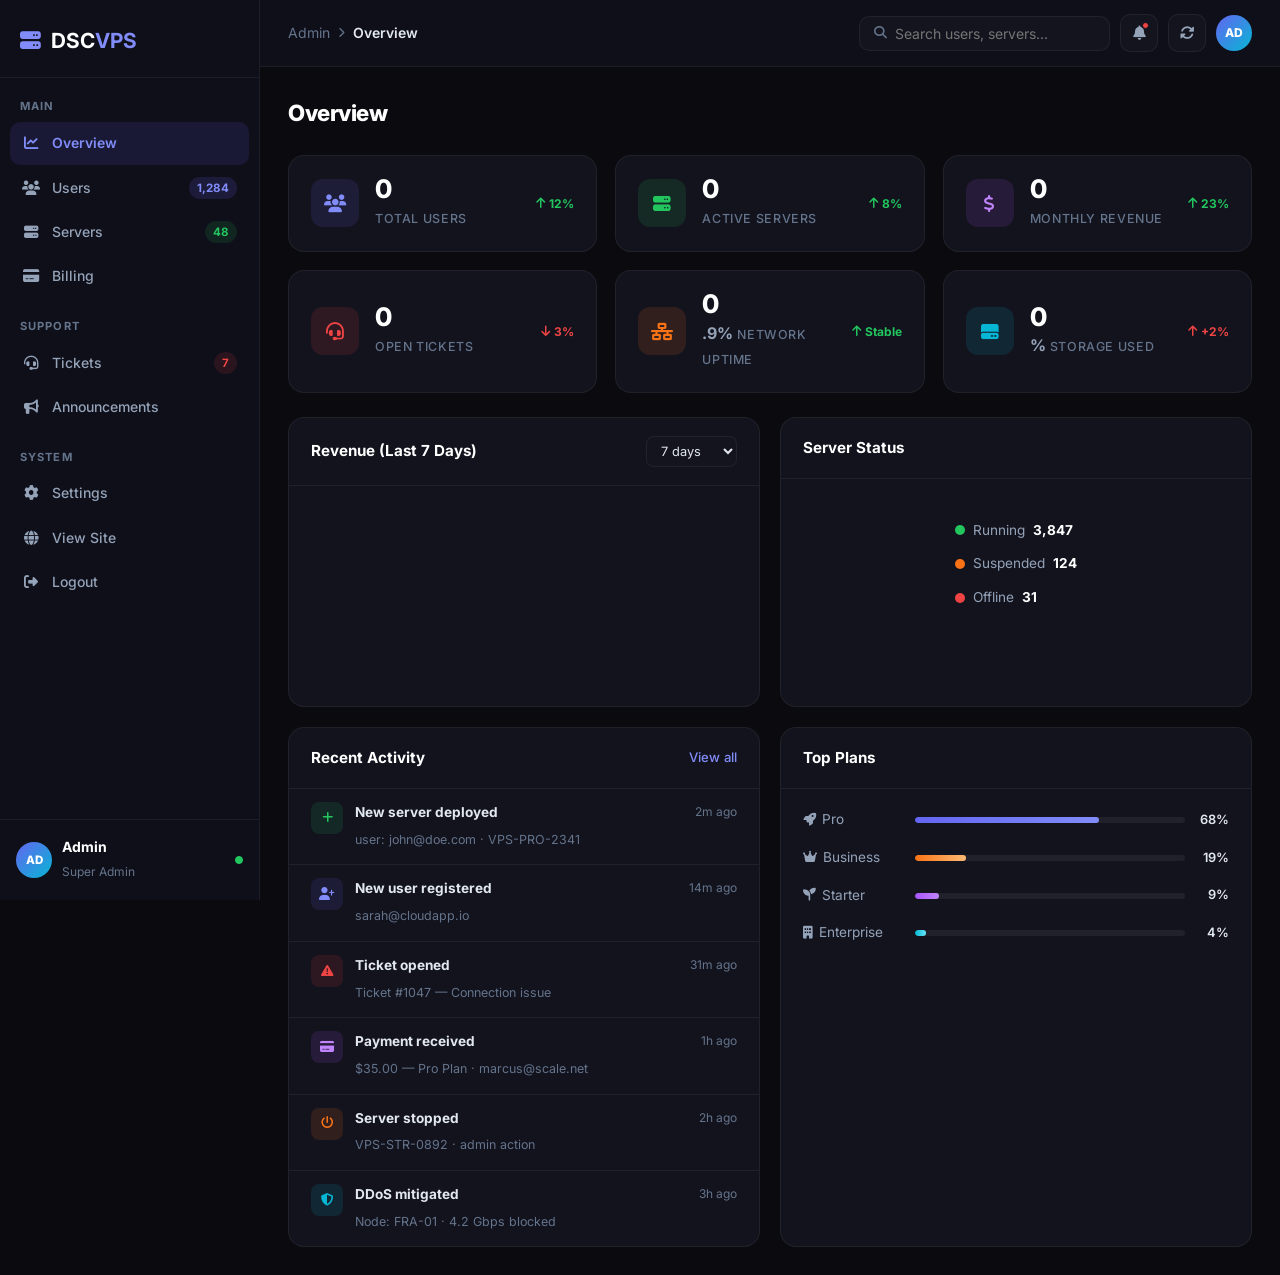
==== admin.html @ ec76d27b "Add files via upload" ====
<!DOCTYPE html>
<html lang="en">
<head>
  <meta charset="UTF-8" />
  <meta name="viewport" content="width=device-width, initial-scale=1.0" />
  <title>Admin Dashboard — DSCVPS</title>
  <link rel="stylesheet" href="style.css" />
  <link rel="stylesheet" href="admin.css" />
  <link href="https://fonts.googleapis.com/css2?family=Inter:wght@300;400;500;600;700;800;900&display=swap" rel="stylesheet" />
  <link rel="stylesheet" href="https://cdnjs.cloudflare.com/ajax/libs/font-awesome/6.5.0/css/all.min.css" />
</head>
<body class="admin-body">

  <!-- SIDEBAR -->
  <aside class="sidebar" id="sidebar">
    <div class="sidebar-logo">
      <i class="fas fa-server"></i>
      <span>DSC<b>VPS</b></span>
      <button class="sidebar-close" id="sidebarClose"><i class="fas fa-times"></i></button>
    </div>

    <div class="sidebar-section-label">Main</div>
    <nav class="sidebar-nav">
      <a href="#" class="nav-item active" data-section="overview">
        <i class="fas fa-chart-line"></i><span>Overview</span>
      </a>
      <a href="#" class="nav-item" data-section="users">
        <i class="fas fa-users"></i><span>Users</span>
        <span class="nav-badge">1,284</span>
      </a>
      <a href="#" class="nav-item" data-section="servers">
        <i class="fas fa-server"></i><span>Servers</span>
        <span class="nav-badge green">48</span>
      </a>
      <a href="#" class="nav-item" data-section="billing">
        <i class="fas fa-credit-card"></i><span>Billing</span>
      </a>
    </nav>

    <div class="sidebar-section-label">Support</div>
    <nav class="sidebar-nav">
      <a href="#" class="nav-item" data-section="tickets">
        <i class="fas fa-headset"></i><span>Tickets</span>
        <span class="nav-badge red">7</span>
      </a>
      <a href="#" class="nav-item" data-section="announcements">
        <i class="fas fa-bullhorn"></i><span>Announcements</span>
      </a>
    </nav>

    <div class="sidebar-section-label">System</div>
    <nav class="sidebar-nav">
      <a href="#" class="nav-item" data-section="settings">
        <i class="fas fa-cog"></i><span>Settings</span>
      </a>
      <a href="index.html" class="nav-item">
        <i class="fas fa-globe"></i><span>View Site</span>
      </a>
      <a href="login.html" class="nav-item logout">
        <i class="fas fa-sign-out-alt"></i><span>Logout</span>
      </a>
    </nav>

    <div class="sidebar-footer">
      <div class="admin-profile">
        <div class="avatar sm">AD</div>
        <div>
          <strong>Admin</strong>
          <span>Super Admin</span>
        </div>
        <i class="fas fa-circle online-dot"></i>
      </div>
    </div>
  </aside>

  <!-- MAIN CONTENT -->
  <div class="admin-main" id="adminMain">

    <!-- TOPBAR -->
    <header class="topbar">
      <div class="topbar-left">
        <button class="menu-toggle" id="menuToggle"><i class="fas fa-bars"></i></button>
        <div class="breadcrumb">
          <span>Admin</span>
          <i class="fas fa-chevron-right"></i>
          <span id="breadcrumbCurrent">Overview</span>
        </div>
      </div>
      <div class="topbar-right">
        <div class="search-box">
          <i class="fas fa-search"></i>
          <input type="text" placeholder="Search users, servers..." id="globalSearch" />
        </div>
        <button class="topbar-btn" title="Notifications" id="notifBtn">
          <i class="fas fa-bell"></i>
          <span class="notif-dot"></span>
        </button>
        <button class="topbar-btn" title="Refresh" id="refreshBtn">
          <i class="fas fa-sync-alt"></i>
        </button>
        <div class="topbar-avatar">
          <div class="avatar sm">AD</div>
        </div>
      </div>
    </header>

    <!-- SECTIONS -->
    <div class="admin-content">

      <!-- ===== OVERVIEW ===== -->
      <section class="section active" id="section-overview">
        <div class="section-title">
          <h2>Overview</h2>
          <span class="last-updated" id="lastUpdated"></span>
        </div>

        <div class="stats-grid">
          <div class="stat-card">
            <div class="stat-card-icon blue"><i class="fas fa-users"></i></div>
            <div class="stat-card-info">
              <span class="stat-card-num" data-target="1284">0</span>
              <span class="stat-card-label">Total Users</span>
            </div>
            <div class="stat-card-trend up"><i class="fas fa-arrow-up"></i> 12%</div>
          </div>
          <div class="stat-card">
            <div class="stat-card-icon green"><i class="fas fa-server"></i></div>
            <div class="stat-card-info">
              <span class="stat-card-num" data-target="3847">0</span>
              <span class="stat-card-label">Active Servers</span>
            </div>
            <div class="stat-card-trend up"><i class="fas fa-arrow-up"></i> 8%</div>
          </div>
          <div class="stat-card">
            <div class="stat-card-icon purple"><i class="fas fa-dollar-sign"></i></div>
            <div class="stat-card-info">
              <span class="stat-card-num currency-num" data-target="94820">0</span>
              <span class="stat-card-label">Monthly Revenue</span>
            </div>
            <div class="stat-card-trend up"><i class="fas fa-arrow-up"></i> 23%</div>
          </div>
          <div class="stat-card">
            <div class="stat-card-icon red"><i class="fas fa-headset"></i></div>
            <div class="stat-card-info">
              <span class="stat-card-num" data-target="7">0</span>
              <span class="stat-card-label">Open Tickets</span>
            </div>
            <div class="stat-card-trend down"><i class="fas fa-arrow-down"></i> 3%</div>
          </div>
          <div class="stat-card">
            <div class="stat-card-icon orange"><i class="fas fa-network-wired"></i></div>
            <div class="stat-card-info">
              <span class="stat-card-num" data-target="99">0</span><span class="stat-suffix">.9%</span>
              <span class="stat-card-label">Network Uptime</span>
            </div>
            <div class="stat-card-trend up"><i class="fas fa-arrow-up"></i> Stable</div>
          </div>
          <div class="stat-card">
            <div class="stat-card-icon cyan"><i class="fas fa-hdd"></i></div>
            <div class="stat-card-info">
              <span class="stat-card-num" data-target="78">0</span><span class="stat-suffix">%</span>
              <span class="stat-card-label">Storage Used</span>
            </div>
            <div class="stat-card-trend down"><i class="fas fa-arrow-up"></i> +2%</div>
          </div>
        </div>

        <div class="overview-grid">
          <div class="card">
            <div class="card-header">
              <h3>Revenue (Last 7 Days)</h3>
              <div class="card-actions">
                <select class="mini-select" id="revenueRange">
                  <option>7 days</option>
                  <option>30 days</option>
                  <option>90 days</option>
                </select>
              </div>
            </div>
            <div class="chart-wrap">
              <canvas id="revenueChart"></canvas>
            </div>
          </div>

          <div class="card">
            <div class="card-header"><h3>Server Status</h3></div>
            <div class="donut-wrap">
              <canvas id="serverChart"></canvas>
              <div class="donut-legend">
                <div class="legend-item"><span class="dot green"></span> Running <b>3,847</b></div>
                <div class="legend-item"><span class="dot orange"></span> Suspended <b>124</b></div>
                <div class="legend-item"><span class="dot red"></span> Offline <b>31</b></div>
              </div>
            </div>
          </div>

          <div class="card">
            <div class="card-header">
              <h3>Recent Activity</h3>
              <a href="#" class="card-link">View all</a>
            </div>
            <ul class="activity-list">
              <li><span class="act-icon green"><i class="fas fa-plus"></i></span><div><strong>New server deployed</strong><span>user: john@doe.com · VPS-PRO-2341</span></div><time>2m ago</time></li>
              <li><span class="act-icon blue"><i class="fas fa-user-plus"></i></span><div><strong>New user registered</strong><span>sarah@cloudapp.io</span></div><time>14m ago</time></li>
              <li><span class="act-icon red"><i class="fas fa-exclamation-triangle"></i></span><div><strong>Ticket opened</strong><span>Ticket #1047 — Connection issue</span></div><time>31m ago</time></li>
              <li><span class="act-icon purple"><i class="fas fa-credit-card"></i></span><div><strong>Payment received</strong><span>$35.00 — Pro Plan · marcus@scale.net</span></div><time>1h ago</time></li>
              <li><span class="act-icon orange"><i class="fas fa-power-off"></i></span><div><strong>Server stopped</strong><span>VPS-STR-0892 · admin action</span></div><time>2h ago</time></li>
              <li><span class="act-icon cyan"><i class="fas fa-shield-alt"></i></span><div><strong>DDoS mitigated</strong><span>Node: FRA-01 · 4.2 Gbps blocked</span></div><time>3h ago</time></li>
            </ul>
          </div>

          <div class="card">
            <div class="card-header"><h3>Top Plans</h3></div>
            <ul class="top-plans-list">
              <li>
                <span class="plan-name"><i class="fas fa-rocket"></i> Pro</span>
                <div class="plan-bar-wrap"><div class="plan-bar" style="--w:68%"></div></div>
                <span class="plan-pct">68%</span>
              </li>
              <li>
                <span class="plan-name"><i class="fas fa-crown"></i> Business</span>
                <div class="plan-bar-wrap"><div class="plan-bar orange" style="--w:19%"></div></div>
                <span class="plan-pct">19%</span>
              </li>
              <li>
                <span class="plan-name"><i class="fas fa-seedling"></i> Starter</span>
                <div class="plan-bar-wrap"><div class="plan-bar purple" style="--w:9%"></div></div>
                <span class="plan-pct">9%</span>
              </li>
              <li>
                <span class="plan-name"><i class="fas fa-building"></i> Enterprise</span>
                <div class="plan-bar-wrap"><div class="plan-bar cyan" style="--w:4%"></div></div>
                <span class="plan-pct">4%</span>
              </li>
            </ul>
          </div>
        </div>
      </section>

      <!-- ===== USERS ===== -->
      <section class="section" id="section-users">
        <div class="section-title">
          <h2>User Management</h2>
          <button class="btn btn-primary btn-sm" id="addUserBtn"><i class="fas fa-plus"></i> Add User</button>
        </div>
        <div class="card">
          <div class="table-toolbar">
            <div class="search-box sm">
              <i class="fas fa-search"></i>
              <input type="text" placeholder="Search users..." id="userSearch" />
            </div>
            <div class="toolbar-filters">
              <select class="mini-select" id="userStatusFilter">
                <option value="">All Status</option>
                <option value="active">Active</option>
                <option value="suspended">Suspended</option>
                <option value="banned">Banned</option>
              </select>
              <select class="mini-select" id="userPlanFilter">
                <option value="">All Plans</option>
                <option value="starter">Starter</option>
                <option value="pro">Pro</option>
                <option value="business">Business</option>
                <option value="enterprise">Enterprise</option>
              </select>
              <button class="btn btn-outline btn-sm" id="exportUsersBtn"><i class="fas fa-download"></i> Export</button>
            </div>
          </div>
          <div class="table-wrap">
            <table class="data-table" id="usersTable">
              <thead>
                <tr>
                  <th><input type="checkbox" id="selectAllUsers" /></th>
                  <th>User</th>
                  <th>Plan</th>
                  <th>Servers</th>
                  <th>Joined</th>
                  <th>Status</th>
                  <th>Actions</th>
                </tr>
              </thead>
              <tbody id="usersTableBody"></tbody>
            </table>
          </div>
          <div class="table-footer">
            <span id="userCount">Showing 0 users</span>
            <div class="pagination" id="userPagination"></div>
          </div>
        </div>
      </section>

      <!-- ===== SERVERS ===== -->
      <section class="section" id="section-servers">
        <div class="section-title">
          <h2>Server Management</h2>
          <button class="btn btn-primary btn-sm"><i class="fas fa-plus"></i> New Server</button>
        </div>
        <div class="server-stats-row">
          <div class="mini-stat"><i class="fas fa-circle green"></i> Running <b id="srvRunning">0</b></div>
          <div class="mini-stat"><i class="fas fa-circle orange"></i> Suspended <b id="srvSuspended">0</b></div>
          <div class="mini-stat"><i class="fas fa-circle red"></i> Offline <b id="srvOffline">0</b></div>
          <div class="mini-stat"><i class="fas fa-circle blue"></i> Total <b id="srvTotal">0</b></div>
        </div>
        <div class="card">
          <div class="table-toolbar">
            <div class="search-box sm">
              <i class="fas fa-search"></i>
              <input type="text" placeholder="Search servers..." id="serverSearch" />
            </div>
            <div class="toolbar-filters">
              <select class="mini-select" id="serverStatusFilter">
                <option value="">All Status</option>
                <option value="running">Running</option>
                <option value="suspended">Suspended</option>
                <option value="offline">Offline</option>
              </select>
              <select class="mini-select" id="serverLocationFilter">
                <option value="">All Locations</option>
                <option value="Frankfurt">Frankfurt</option>
                <option value="New York">New York</option>
                <option value="Singapore">Singapore</option>
                <option value="London">London</option>
                <option value="Tokyo">Tokyo</option>
              </select>
            </div>
          </div>
          <div class="table-wrap">
            <table class="data-table" id="serversTable">
              <thead>
                <tr>
                  <th><input type="checkbox" /></th>
                  <th>Server ID</th>
                  <th>Owner</th>
                  <th>Plan</th>
                  <th>Location</th>
                  <th>IP Address</th>
                  <th>CPU</th>
                  <th>RAM</th>
                  <th>Status</th>
                  <th>Actions</th>
                </tr>
              </thead>
              <tbody id="serversTableBody"></tbody>
            </table>
          </div>
          <div class="table-footer">
            <span id="serverCount">Showing 0 servers</span>
            <div class="pagination" id="serverPagination"></div>
          </div>
        </div>
      </section>

      <!-- ===== BILLING ===== -->
      <section class="section" id="section-billing">
        <div class="section-title">
          <h2>Billing & Invoices</h2>
          <button class="btn btn-primary btn-sm"><i class="fas fa-file-invoice"></i> New Invoice</button>
        </div>
        <div class="billing-stats">
          <div class="stat-card">
            <div class="stat-card-icon green"><i class="fas fa-dollar-sign"></i></div>
            <div class="stat-card-info">
              <span class="stat-card-num">$94,820</span>
              <span class="stat-card-label">This Month</span>
            </div>
            <div class="stat-card-trend up"><i class="fas fa-arrow-up"></i> 23%</div>
          </div>
          <div class="stat-card">
            <div class="stat-card-icon blue"><i class="fas fa-file-invoice-dollar"></i></div>
            <div class="stat-card-info">
              <span class="stat-card-num">2,341</span>
              <span class="stat-card-label">Total Invoices</span>
            </div>
            <div class="stat-card-trend up"><i class="fas fa-arrow-up"></i> 5%</div>
          </div>
          <div class="stat-card">
            <div class="stat-card-icon orange"><i class="fas fa-clock"></i></div>
            <div class="stat-card-info">
              <span class="stat-card-num">$3,240</span>
              <span class="stat-card-label">Pending</span>
            </div>
            <div class="stat-card-trend down"><i class="fas fa-arrow-down"></i> 8%</div>
          </div>
          <div class="stat-card">
            <div class="stat-card-icon red"><i class="fas fa-times-circle"></i></div>
            <div class="stat-card-info">
              <span class="stat-card-num">$820</span>
              <span class="stat-card-label">Overdue</span>
            </div>
            <div class="stat-card-trend down"><i class="fas fa-arrow-down"></i> 12%</div>
          </div>
        </div>
        <div class="card">
          <div class="card-header">
            <h3>Recent Invoices</h3>
            <div class="card-actions">
              <select class="mini-select">
                <option>This Month</option>
                <option>Last Month</option>
                <option>Last 3 Months</option>
              </select>
            </div>
          </div>
          <div class="table-wrap">
            <table class="data-table">
              <thead>
                <tr>
                  <th>Invoice #</th>
                  <th>User</th>
                  <th>Plan</th>
                  <th>Amount</th>
                  <th>Date</th>
                  <th>Status</th>
                  <th>Actions</th>
                </tr>
              </thead>
              <tbody id="invoicesTableBody"></tbody>
            </table>
          </div>
        </div>
      </section>

      <!-- ===== TICKETS ===== -->
      <section class="section" id="section-tickets">
        <div class="section-title">
          <h2>Support Tickets</h2>
          <div class="title-filters">
            <button class="filter-btn active" data-filter="all">All</button>
            <button class="filter-btn" data-filter="open">Open</button>
            <button class="filter-btn" data-filter="pending">Pending</button>
            <button class="filter-btn" data-filter="closed">Closed</button>
          </div>
        </div>
        <div class="tickets-grid" id="ticketsGrid"></div>
      </section>

      <!-- ===== ANNOUNCEMENTS ===== -->
      <section class="section" id="section-announcements">
        <div class="section-title">
          <h2>Announcements</h2>
          <button class="btn btn-primary btn-sm" id="newAnnouncementBtn"><i class="fas fa-plus"></i> New Announcement</button>
        </div>
        <div class="card" id="announcementForm" style="display:none; margin-bottom:24px;">
          <div class="card-header"><h3 id="announcementFormTitle">New Announcement</h3></div>
          <div class="form-group">
            <label>Title</label>
            <div class="input-wrap"><i class="fas fa-heading"></i><input type="text" id="annTitle" placeholder="Announcement title..." /></div>
          </div>
          <div class="form-group">
            <label>Type</label>
            <select id="annType" class="admin-select">
              <option value="info">Info</option>
              <option value="warning">Warning</option>
              <option value="success">Success</option>
              <option value="danger">Critical</option>
            </select>
          </div>
          <div class="form-group">
            <label>Message</label>
            <textarea id="annMessage" rows="4" placeholder="Write your announcement..." class="admin-textarea"></textarea>
          </div>
          <div class="form-actions">
            <button class="btn btn-primary btn-sm" id="publishAnnBtn"><i class="fas fa-paper-plane"></i> Publish</button>
            <button class="btn btn-outline btn-sm" id="cancelAnnBtn">Cancel</button>
          </div>
        </div>
        <div class="announcements-list" id="announcementsList"></div>
      </section>

      <!-- ===== SETTINGS ===== -->
      <section class="section" id="section-settings">
        <div class="section-title"><h2>Settings</h2></div>
        <div class="settings-grid">

          <div class="card settings-card">
            <div class="card-header"><h3><i class="fas fa-globe"></i> Site Configuration</h3></div>
            <div class="form-group"><label>Site Name</label><input type="text" class="admin-input" value="DSCVPS" /></div>
            <div class="form-group"><label>Tagline</label><input type="text" class="admin-input" value="High Performance VPS Hosting" /></div>
            <div class="form-group"><label>Support Email</label><input type="email" class="admin-input" value="support@dscvps.com" /></div>
            <div class="form-group"><label>Maintenance Mode</label>
              <label class="toggle-sm"><input type="checkbox" /><span class="slider-sm"></span></label>
            </div>
            <button class="btn btn-primary btn-sm">Save Changes</button>
          </div>

          <div class="card settings-card">
            <div class="card-header"><h3><i class="fas fa-envelope"></i> SMTP / Email</h3></div>
            <div class="form-group"><label>SMTP Host</label><input type="text" class="admin-input" placeholder="smtp.example.com" /></div>
            <div class="form-group"><label>SMTP Port</label><input type="number" class="admin-input" value="587" /></div>
            <div class="form-group"><label>Username</label><input type="text" class="admin-input" placeholder="no-reply@dscvps.com" /></div>
            <div class="form-group"><label>Password</label><input type="password" class="admin-input" placeholder="••••••••" /></div>
            <button class="btn btn-primary btn-sm">Save & Test</button>
          </div>

          <div class="card settings-card">
            <div class="card-header"><h3><i class="fas fa-key"></i> API Keys</h3></div>
            <div class="form-group"><label>Public API Key</label>
              <div class="api-key-wrap">
                <input type="text" class="admin-input" value="pk_live_dscvps_a1b2c3d4e5f6" readonly id="pubKey" />
                <button class="copy-btn" onclick="copyKey('pubKey')"><i class="fas fa-copy"></i></button>
              </div>
            </div>
            <div class="form-group"><label>Secret API Key</label>
              <div class="api-key-wrap">
                <input type="password" class="admin-input" value="sk_live_dscvps_x9y8z7w6v5u4" readonly id="secKey" />
                <button class="copy-btn" onclick="copyKey('secKey')"><i class="fas fa-copy"></i></button>
              </div>
            </div>
            <button class="btn btn-outline btn-sm"><i class="fas fa-sync-alt"></i> Regenerate Keys</button>
          </div>

          <div class="card settings-card">
            <div class="card-header"><h3><i class="fas fa-shield-alt"></i> Security</h3></div>
            <div class="form-group setting-row"><span>Two-Factor Auth (Admin)</span><label class="toggle-sm"><input type="checkbox" checked /><span class="slider-sm"></span></label></div>
            <div class="form-group setting-row"><span>Force HTTPS</span><label class="toggle-sm"><input type="checkbox" checked /><span class="slider-sm"></span></label></div>
            <div class="form-group setting-row"><span>IP Whitelist</span><label class="toggle-sm"><input type="checkbox" /><span class="slider-sm"></span></label></div>
            <div class="form-group setting-row"><span>Login Alerts</span><label class="toggle-sm"><input type="checkbox" checked /><span class="slider-sm"></span></label></div>
            <div class="form-group setting-row"><span>DDoS Auto-Mitigation</span><label class="toggle-sm"><input type="checkbox" checked /><span class="slider-sm"></span></label></div>
          </div>

        </div>
      </section>

    </div>
  </div>

  <!-- USER MODAL -->
  <div class="modal-overlay" id="userModal" style="display:none">
    <div class="modal">
      <div class="modal-header">
        <h3 id="userModalTitle">User Details</h3>
        <button class="modal-close" id="userModalClose"><i class="fas fa-times"></i></button>
      </div>
      <div class="modal-body" id="userModalBody"></div>
    </div>
  </div>

  <!-- TICKET MODAL -->
  <div class="modal-overlay" id="ticketModal" style="display:none">
    <div class="modal">
      <div class="modal-header">
        <h3 id="ticketModalTitle">Ticket Details</h3>
        <button class="modal-close" id="ticketModalClose"><i class="fas fa-times"></i></button>
      </div>
      <div class="modal-body" id="ticketModalBody"></div>
    </div>
  </div>

  <!-- TOAST -->
  <div class="toast-container" id="toastContainer"></div>

  <script src="admin.js"></script>
</body>
</html>
---- style.css ----
/* ===== RESET & BASE ===== */
*, *::before, *::after { box-sizing: border-box; margin: 0; padding: 0; }

:root {
  --primary: #6366f1;
  --primary-dark: #4f46e5;
  --primary-light: #818cf8;
  --accent: #06b6d4;
  --purple: #a855f7;
  --green: #22c55e;
  --orange: #f97316;
  --red: #ef4444;
  --cyan: #06b6d4;
  --bg: #0a0a0f;
  --bg2: #0f0f1a;
  --bg3: #14141f;
  --card: #13131e;
  --card2: #1a1a2e;
  --border: rgba(99,102,241,0.15);
  --border2: rgba(255,255,255,0.06);
  --text: #e2e8f0;
  --text-muted: #94a3b8;
  --text-dim: #64748b;
  --radius: 16px;
  --radius-sm: 10px;
  --shadow: 0 8px 32px rgba(0,0,0,0.4);
  --shadow-glow: 0 0 40px rgba(99,102,241,0.2);
}

html { scroll-behavior: smooth; }

body {
  font-family: 'Inter', sans-serif;
  background: var(--bg);
  color: var(--text);
  line-height: 1.6;
  overflow-x: hidden;
}

a { text-decoration: none; color: inherit; }
ul { list-style: none; }
img { max-width: 100%; }

/* ===== SCROLLBAR ===== */
::-webkit-scrollbar { width: 6px; }
::-webkit-scrollbar-track { background: var(--bg); }
::-webkit-scrollbar-thumb { background: var(--primary); border-radius: 3px; }

/* ===== BUTTONS ===== */
.btn {
  display: inline-flex;
  align-items: center;
  gap: 8px;
  padding: 10px 22px;
  border-radius: 10px;
  font-weight: 600;
  font-size: 0.9rem;
  cursor: pointer;
  border: none;
  transition: all 0.25s ease;
  white-space: nowrap;
}

.btn-primary {
  background: linear-gradient(135deg, var(--primary), var(--primary-dark));
  color: #fff;
  box-shadow: 0 4px 20px rgba(99,102,241,0.35);
}
.btn-primary:hover {
  transform: translateY(-2px);
  box-shadow: 0 8px 30px rgba(99,102,241,0.5);
}

.btn-outline {
  background: transparent;
  color: var(--text);
  border: 1px solid var(--border2);
}
.btn-outline:hover {
  border-color: var(--primary);
  color: var(--primary-light);
  background: rgba(99,102,241,0.08);
}

.btn-ghost {
  background: rgba(255,255,255,0.05);
  color: var(--text);
  border: 1px solid var(--border2);
}
.btn-ghost:hover {
  background: rgba(255,255,255,0.1);
}

.btn-lg { padding: 14px 30px; font-size: 1rem; border-radius: 12px; }
.w-full { width: 100%; justify-content: center; }

/* ===== NAVBAR ===== */
.navbar {
  position: fixed;
  top: 0; left: 0; right: 0;
  z-index: 1000;
  padding: 16px 0;
  transition: all 0.3s ease;
}

.navbar.scrolled {
  background: rgba(10,10,15,0.85);
  backdrop-filter: blur(20px);
  -webkit-backdrop-filter: blur(20px);
  border-bottom: 1px solid var(--border2);
  padding: 12px 0;
  box-shadow: 0 4px 30px rgba(0,0,0,0.3);
}

.nav-container {
  max-width: 1280px;
  margin: 0 auto;
  padding: 0 24px;
  display: flex;
  align-items: center;
  gap: 40px;
}

.nav-logo {
  display: flex;
  align-items: center;
  gap: 10px;
  font-size: 1.4rem;
  font-weight: 700;
  color: #fff;
}
.nav-logo i {
  color: var(--primary-light);
  font-size: 1.3rem;
}
.nav-logo b { color: var(--primary-light); }

.nav-links {
  display: flex;
  align-items: center;
  gap: 4px;
  margin-left: auto;
}
.nav-links a {
  padding: 7px 14px;
  border-radius: 8px;
  font-size: 0.9rem;
  color: var(--text-muted);
  transition: all 0.2s;
}
.nav-links a:hover {
  color: #fff;
  background: rgba(255,255,255,0.06);
}

.nav-cta {
  display: flex;
  align-items: center;
  gap: 10px;
}

.hamburger {
  display: none;
  flex-direction: column;
  gap: 5px;
  background: none;
  border: none;
  cursor: pointer;
  padding: 4px;
  margin-left: auto;
}
.hamburger span {
  display: block;
  width: 24px;
  height: 2px;
  background: var(--text);
  border-radius: 2px;
  transition: all 0.3s;
}

/* ===== HERO ===== */
.hero {
  min-height: 100vh;
  display: flex;
  align-items: center;
  position: relative;
  overflow: hidden;
  padding: 120px 24px 80px;
  max-width: 1280px;
  margin: 0 auto;
}

.hero-bg {
  position: fixed;
  inset: 0;
  z-index: -1;
  pointer-events: none;
}

.grid-overlay {
  position: absolute;
  inset: 0;
  background-image:
    linear-gradient(rgba(99,102,241,0.04) 1px, transparent 1px),
    linear-gradient(90deg, rgba(99,102,241,0.04) 1px, transparent 1px);
  background-size: 60px 60px;
}

.particles {
  position: absolute;
  inset: 0;
}

.particle {
  position: absolute;
  border-radius: 50%;
  background: var(--primary);
  animation: float linear infinite;
  opacity: 0;
}

@keyframes float {
  0% { transform: translateY(100vh) scale(0); opacity: 0; }
  10% { opacity: 0.6; }
  90% { opacity: 0.3; }
  100% { transform: translateY(-20px) scale(1); opacity: 0; }
}

.hero-content {
  flex: 1;
  max-width: 640px;
  z-index: 1;
}

.badge {
  display: inline-flex;
  align-items: center;
  gap: 8px;
  background: rgba(99,102,241,0.12);
  border: 1px solid rgba(99,102,241,0.3);
  color: var(--primary-light);
  padding: 6px 16px;
  border-radius: 50px;
  font-size: 0.85rem;
  font-weight: 600;
  margin-bottom: 24px;
}

.hero h1 {
  font-size: clamp(2.2rem, 5vw, 3.8rem);
  font-weight: 900;
  line-height: 1.15;
  letter-spacing: -0.02em;
  margin-bottom: 20px;
  color: #fff;
}

.gradient-text {
  background: linear-gradient(135deg, var(--primary-light), var(--accent));
  -webkit-background-clip: text;
  -webkit-text-fill-color: transparent;
  background-clip: text;
}

.hero p {
  font-size: 1.1rem;
  color: var(--text-muted);
  margin-bottom: 36px;
  line-height: 1.7;
}

.hero-actions {
  display: flex;
  gap: 14px;
  margin-bottom: 60px;
  flex-wrap: wrap;
}

.hero-stats {
  display: flex;
  align-items: center;
  gap: 0;
  flex-wrap: wrap;
}

.stat {
  text-align: center;
  padding: 0 32px 0 0;
}
.stat:first-child { padding-left: 0; }

.stat-num {
  font-size: 2rem;
  font-weight: 800;
  color: #fff;
  line-height: 1;
}
.stat > span:nth-child(2) {
  font-size: 1.2rem;
  font-weight: 700;
  color: var(--primary-light);
}
.stat p {
  font-size: 0.78rem;
  color: var(--text-dim);
  margin: 4px 0 0;
  text-transform: uppercase;
  letter-spacing: 0.05em;
}

.stat-divider {
  width: 1px;
  height: 40px;
  background: var(--border2);
  margin-right: 32px;
}

/* SERVER CARD */
.hero-visual {
  flex: 1;
  display: flex;
  justify-content: center;
  align-items: center;
  z-index: 1;
  padding-left: 40px;
}

.server-card {
  background: var(--card);
  border: 1px solid var(--border);
  border-radius: 20px;
  padding: 28px;
  width: 320px;
  box-shadow: var(--shadow), var(--shadow-glow);
}

.floating {
  animation: floating 4s ease-in-out infinite;
}
@keyframes floating {
  0%, 100% { transform: translateY(0); }
  50% { transform: translateY(-16px); }
}

.server-card-header {
  display: flex;
  align-items: center;
  gap: 10px;
  margin-bottom: 24px;
  font-size: 0.9rem;
  font-weight: 600;
  color: var(--text);
}

.status-dot {
  width: 10px;
  height: 10px;
  border-radius: 50%;
  background: var(--green);
  box-shadow: 0 0 8px var(--green);
  animation: pulse-dot 2s infinite;
}
@keyframes pulse-dot {
  0%, 100% { opacity: 1; box-shadow: 0 0 8px var(--green); }
  50% { opacity: 0.6; box-shadow: 0 0 16px var(--green); }
}

.server-badge {
  margin-left: auto;
  background: rgba(34,197,94,0.15);
  color: var(--green);
  border: 1px solid rgba(34,197,94,0.3);
  padding: 2px 10px;
  border-radius: 50px;
  font-size: 0.72rem;
  font-weight: 700;
  letter-spacing: 0.08em;
}

.server-metrics { display: flex; flex-direction: column; gap: 14px; margin-bottom: 20px; }

.metric {
  display: flex;
  align-items: center;
  gap: 10px;
  font-size: 0.8rem;
  color: var(--text-muted);
}
.metric > span:first-child { width: 38px; font-weight: 600; font-size: 0.72rem; letter-spacing: 0.05em; }
.metric > span:last-child { width: 34px; text-align: right; font-weight: 600; color: var(--text); }

.bar-wrap {
  flex: 1;
  height: 6px;
  background: rgba(255,255,255,0.06);
  border-radius: 3px;
  overflow: hidden;
}
.bar {
  height: 100%;
  width: var(--w);
  background: linear-gradient(90deg, var(--primary), var(--primary-light));
  border-radius: 3px;
  transition: width 1.5s ease;
}
.bar.ram { background: linear-gradient(90deg, var(--purple), #c084fc); }
.bar.disk { background: linear-gradient(90deg, var(--accent), #67e8f9); }

.server-footer {
  display: flex;
  justify-content: space-between;
  align-items: center;
  font-size: 0.8rem;
  color: var(--text-dim);
  padding-top: 16px;
  border-top: 1px solid var(--border2);
}

.uptime-badge {
  display: flex;
  align-items: center;
  gap: 5px;
  color: var(--green);
  font-weight: 600;
  font-size: 0.8rem;
}
.uptime-badge i { font-size: 0.5rem; }

/* ===== CONTAINER ===== */
.container {
  max-width: 1280px;
  margin: 0 auto;
  padding: 0 24px;
}

/* ===== SECTION HEADER ===== */
.section-header {
  text-align: center;
  margin-bottom: 64px;
}
.section-tag {
  display: inline-block;
  background: rgba(99,102,241,0.1);
  border: 1px solid rgba(99,102,241,0.25);
  color: var(--primary-light);
  padding: 5px 16px;
  border-radius: 50px;
  font-size: 0.8rem;
  font-weight: 600;
  letter-spacing: 0.08em;
  text-transform: uppercase;
  margin-bottom: 16px;
}
.section-header h2 {
  font-size: clamp(1.8rem, 3.5vw, 2.8rem);
  font-weight: 800;
  color: #fff;
  letter-spacing: -0.02em;
  margin-bottom: 12px;
  line-height: 1.2;
}
.section-header p {
  color: var(--text-muted);
  font-size: 1.05rem;
  max-width: 480px;
  margin: 0 auto;
}

/* ===== FEATURES ===== */
.features {
  padding: 100px 0;
  background: var(--bg2);
}

.features-grid {
  display: grid;
  grid-template-columns: repeat(3, 1fr);
  gap: 24px;
}

.feature-card {
  background: var(--card);
  border: 1px solid var(--border2);
  border-radius: var(--radius);
  padding: 32px;
  transition: all 0.3s ease;
  opacity: 0;
  transform: translateY(30px);
}
.feature-card.visible {
  opacity: 1;
  transform: translateY(0);
}
.feature-card:hover {
  border-color: var(--border);
  transform: translateY(-4px);
  box-shadow: var(--shadow-glow);
}

.feature-icon {
  width: 52px;
  height: 52px;
  border-radius: 14px;
  background: rgba(99,102,241,0.12);
  color: var(--primary-light);
  display: flex;
  align-items: center;
  justify-content: center;
  font-size: 1.3rem;
  margin-bottom: 20px;
}
.feature-icon.purple { background: rgba(168,85,247,0.12); color: #c084fc; }
.feature-icon.green { background: rgba(34,197,94,0.12); color: var(--green); }
.feature-icon.orange { background: rgba(249,115,22,0.12); color: var(--orange); }
.feature-icon.red { background: rgba(239,68,68,0.12); color: var(--red); }
.feature-icon.cyan { background: rgba(6,182,212,0.12); color: var(--cyan); }

.feature-card h3 { font-size: 1.05rem; font-weight: 700; color: #fff; margin-bottom: 10px; }
.feature-card p { font-size: 0.9rem; color: var(--text-muted); line-height: 1.65; }

/* ===== PLANS ===== */
.plans {
  padding: 100px 0;
  background: var(--bg);
}

.billing-toggle {
  display: flex;
  align-items: center;
  justify-content: center;
  gap: 14px;
  margin-bottom: 52px;
  font-size: 0.95rem;
  color: var(--text-muted);
  font-weight: 500;
}

.toggle {
  position: relative;
  width: 52px;
  height: 28px;
  cursor: pointer;
}
.toggle input { opacity: 0; width: 0; height: 0; }
.toggle .slider {
  position: absolute;
  inset: 0;
  background: var(--card2);
  border-radius: 14px;
  border: 1px solid var(--border2);
  transition: 0.3s;
}
.toggle .slider::before {
  content: '';
  position: absolute;
  width: 20px;
  height: 20px;
  left: 3px;
  top: 3px;
  background: var(--text-dim);
  border-radius: 50%;
  transition: 0.3s;
}
.toggle input:checked + .slider { background: var(--primary); border-color: var(--primary); }
.toggle input:checked + .slider::before {
  transform: translateX(24px);
  background: #fff;
}

.save-badge {
  background: rgba(34,197,94,0.15);
  color: var(--green);
  border: 1px solid rgba(34,197,94,0.3);
  padding: 2px 10px;
  border-radius: 50px;
  font-size: 0.75rem;
  font-weight: 700;
}

.plans-grid {
  display: grid;
  grid-template-columns: repeat(4, 1fr);
  gap: 24px;
  align-items: start;
}

.plan-card {
  background: var(--card);
  border: 1px solid var(--border2);
  border-radius: 20px;
  padding: 32px 28px;
  position: relative;
  transition: all 0.3s ease;
  opacity: 0;
  transform: translateY(30px);
}
.plan-card.visible {
  opacity: 1;
  transform: translateY(0);
}
.plan-card:hover {
  border-color: var(--border);
  transform: translateY(-6px);
  box-shadow: var(--shadow);
}

.plan-card.popular {
  border-color: var(--primary);
  background: linear-gradient(160deg, rgba(99,102,241,0.08), var(--card));
  box-shadow: 0 0 40px rgba(99,102,241,0.15);
  transform: scale(1.03);
}
.plan-card.popular:hover { transform: scale(1.03) translateY(-6px); }

.plan-card.enterprise {
  border-color: rgba(6,182,212,0.3);
  background: linear-gradient(160deg, rgba(6,182,212,0.05), var(--card));
}

.popular-badge {
  position: absolute;
  top: -14px;
  left: 50%;
  transform: translateX(-50%);
  background: linear-gradient(135deg, var(--primary), var(--primary-dark));
  color: #fff;
  padding: 5px 18px;
  border-radius: 50px;
  font-size: 0.78rem;
  font-weight: 700;
  white-space: nowrap;
  box-shadow: 0 4px 15px rgba(99,102,241,0.4);
}

.plan-icon {
  width: 48px;
  height: 48px;
  border-radius: 12px;
  background: rgba(99,102,241,0.1);
  color: var(--primary-light);
  display: flex;
  align-items: center;
  justify-content: center;
  font-size: 1.2rem;
  margin-bottom: 14px;
}

.plan-header h3 {
  font-size: 1.15rem;
  font-weight: 700;
  color: #fff;
  margin-bottom: 6px;
}
.plan-header p { font-size: 0.85rem; color: var(--text-muted); margin-bottom: 20px; }

.plan-price {
  display: flex;
  align-items: flex-end;
  gap: 2px;
  margin-bottom: 24px;
  padding-bottom: 24px;
  border-bottom: 1px solid var(--border2);
}
.currency { font-size: 1.1rem; font-weight: 700; color: var(--text-muted); margin-bottom: 6px; }
.amount { font-size: 2.8rem; font-weight: 900; color: #fff; line-height: 1; }
.period { font-size: 0.9rem; color: var(--text-muted); margin-bottom: 6px; }

.enterprise-price span {
  font-size: 2.2rem;
  font-weight: 900;
  color: var(--accent);
}

.plan-features {
  display: flex;
  flex-direction: column;
  gap: 11px;
  margin-bottom: 28px;
}
.plan-features li {
  display: flex;
  align-items: center;
  gap: 10px;
  font-size: 0.875rem;
  color: var(--text);
}
.plan-features li i.fa-check { color: var(--green); font-size: 0.75rem; }
.plan-features li i.fa-times { color: var(--text-dim); font-size: 0.75rem; }
.plan-features li.disabled { color: var(--text-dim); }

/* ===== SPECS ===== */
.specs {
  padding: 100px 0;
  background: var(--bg2);
}

.specs-grid {
  display: grid;
  grid-template-columns: repeat(3, 1fr);
  gap: 28px;
}

.spec-item {
  padding: 32px;
  background: var(--card);
  border: 1px solid var(--border2);
  border-radius: var(--radius);
  transition: all 0.3s;
  opacity: 0;
  transform: translateY(30px);
}
.spec-item.visible {
  opacity: 1;
  transform: translateY(0);
}
.spec-item:hover {
  border-color: var(--border);
  transform: translateY(-4px);
}

.spec-item i {
  font-size: 1.8rem;
  color: var(--primary-light);
  margin-bottom: 16px;
  display: block;
}
.spec-item h4 { font-size: 1rem; font-weight: 700; color: #fff; margin-bottom: 10px; }
.spec-item p { font-size: 0.875rem; color: var(--text-muted); line-height: 1.65; }

/* ===== OS SECTION ===== */
.os-section {
  padding: 60px 0;
  background: var(--bg);
  border-top: 1px solid var(--border2);
  border-bottom: 1px solid var(--border2);
}

.os-title {
  text-align: center;
  color: var(--text-muted);
  font-size: 0.9rem;
  text-transform: uppercase;
  letter-spacing: 0.1em;
  font-weight: 600;
  margin-bottom: 32px;
}

.os-logos {
  display: flex;
  justify-content: center;
  flex-wrap: wrap;
  gap: 32px;
}

.os-item {
  display: flex;
  flex-direction: column;
  align-items: center;
  gap: 8px;
  color: var(--text-dim);
  transition: all 0.25s;
  cursor: default;
}
.os-item:hover { color: var(--primary-light); transform: translateY(-4px); }
.os-item i { font-size: 2.2rem; }
.os-item span { font-size: 0.8rem; font-weight: 600; letter-spacing: 0.04em; }

/* ===== TESTIMONIALS ===== */
.testimonials {
  padding: 100px 0;
  background: var(--bg2);
}

.testimonials-grid {
  display: grid;
  grid-template-columns: repeat(3, 1fr);
  gap: 24px;
}

.testimonial-card {
  background: var(--card);
  border: 1px solid var(--border2);
  border-radius: var(--radius);
  padding: 32px;
  transition: all 0.3s;
  opacity: 0;
  transform: translateY(30px);
}
.testimonial-card.visible {
  opacity: 1;
  transform: translateY(0);
}
.testimonial-card:hover {
  border-color: var(--border);
  transform: translateY(-4px);
}

.stars { display: flex; gap: 4px; color: #fbbf24; margin-bottom: 16px; font-size: 0.85rem; }

.testimonial-card p {
  color: var(--text-muted);
  font-size: 0.9rem;
  line-height: 1.7;
  margin-bottom: 24px;
}

.testimonial-author {
  display: flex;
  align-items: center;
  gap: 14px;
}
.avatar {
  width: 44px;
  height: 44px;
  border-radius: 50%;
  background: linear-gradient(135deg, var(--primary), var(--accent));
  display: flex;
  align-items: center;
  justify-content: center;
  font-size: 0.78rem;
  font-weight: 800;
  color: #fff;
  flex-shrink: 0;
}
.testimonial-author strong { display: block; font-size: 0.9rem; color: #fff; margin-bottom: 2px; }
.testimonial-author span { font-size: 0.8rem; color: var(--text-dim); }

/* ===== CONTACT ===== */
.contact {
  padding: 100px 0;
  background: var(--bg);
}

.contact-wrapper {
  display: grid;
  grid-template-columns: 1fr 1.6fr;
  gap: 60px;
  align-items: start;
}

.contact-info { display: flex; flex-direction: column; gap: 24px; padding-top: 8px; }

.contact-item {
  display: flex;
  align-items: flex-start;
  gap: 16px;
}
.contact-item i {
  width: 44px;
  height: 44px;
  background: rgba(99,102,241,0.1);
  color: var(--primary-light);
  border-radius: 12px;
  display: flex;
  align-items: center;
  justify-content: center;
  font-size: 1rem;
  flex-shrink: 0;
}
.contact-item strong { display: block; font-size: 0.9rem; color: #fff; margin-bottom: 3px; }
.contact-item span { font-size: 0.85rem; color: var(--text-muted); }

.contact-form {
  background: var(--card);
  border: 1px solid var(--border2);
  border-radius: 20px;
  padding: 40px;
}

.form-row { display: grid; grid-template-columns: 1fr 1fr; gap: 20px; }
.form-group { margin-bottom: 20px; }
.form-group label {
  display: block;
  font-size: 0.85rem;
  font-weight: 600;
  color: var(--text);
  margin-bottom: 8px;
}
.form-group input,
.form-group select,
.form-group textarea {
  width: 100%;
  background: var(--bg3);
  border: 1px solid var(--border2);
  color: var(--text);
  padding: 12px 16px;
  border-radius: 10px;
  font-size: 0.9rem;
  font-family: inherit;
  outline: none;
  transition: border-color 0.2s;
}
.form-group input:focus,
.form-group select:focus,
.form-group textarea:focus {
  border-color: var(--primary);
  box-shadow: 0 0 0 3px rgba(99,102,241,0.1);
}
.form-group select option { background: var(--bg3); }
.form-group textarea { resize: vertical; }

.form-success {
  margin-top: 16px;
  padding: 14px;
  background: rgba(34,197,94,0.1);
  border: 1px solid rgba(34,197,94,0.3);
  color: var(--green);
  border-radius: 10px;
  font-size: 0.9rem;
  text-align: center;
  font-weight: 500;
}

/* ===== FOOTER ===== */
.footer {
  background: var(--bg2);
  border-top: 1px solid var(--border2);
  padding: 80px 0 32px;
}

.footer-grid {
  display: grid;
  grid-template-columns: 1.8fr 1fr 1fr 1fr;
  gap: 48px;
  margin-bottom: 52px;
}

.footer-brand p {
  color: var(--text-muted);
  font-size: 0.875rem;
  line-height: 1.7;
  margin: 16px 0 24px;
  max-width: 280px;
}

.social-links {
  display: flex;
  gap: 12px;
}
.social-links a {
  width: 38px;
  height: 38px;
  background: var(--card2);
  border: 1px solid var(--border2);
  border-radius: 10px;
  display: flex;
  align-items: center;
  justify-content: center;
  color: var(--text-dim);
  font-size: 0.9rem;
  transition: all 0.2s;
}
.social-links a:hover {
  background: rgba(99,102,241,0.12);
  color: var(--primary-light);
  border-color: var(--border);
}

.footer-col h4 {
  font-size: 0.875rem;
  font-weight: 700;
  color: #fff;
  margin-bottom: 20px;
  text-transform: uppercase;
  letter-spacing: 0.07em;
}
.footer-col ul { display: flex; flex-direction: column; gap: 11px; }
.footer-col a {
  font-size: 0.875rem;
  color: var(--text-muted);
  transition: color 0.2s;
}
.footer-col a:hover { color: var(--primary-light); }

.footer-bottom {
  border-top: 1px solid var(--border2);
  padding-top: 28px;
  display: flex;
  align-items: center;
  justify-content: space-between;
  flex-wrap: wrap;
  gap: 12px;
}
.footer-bottom p { color: var(--text-dim); font-size: 0.85rem; }
.footer-links { display: flex; gap: 24px; }
.footer-links a { color: var(--text-dim); font-size: 0.85rem; transition: color 0.2s; }
.footer-links a:hover { color: var(--text-muted); }

/* ===== AOS ANIMATION ===== */
[data-aos] {
  opacity: 0;
  transform: translateY(30px);
  transition: opacity 0.6s ease, transform 0.6s ease;
}
[data-aos].visible {
  opacity: 1;
  transform: translateY(0);
}

/* ===== RESPONSIVE ===== */
@media (max-width: 1024px) {
  .plans-grid { grid-template-columns: repeat(2, 1fr); }
  .plan-card.popular { transform: none; }
  .plan-card.popular:hover { transform: translateY(-6px); }
  .features-grid { grid-template-columns: repeat(2, 1fr); }
  .specs-grid { grid-template-columns: repeat(2, 1fr); }
  .testimonials-grid { grid-template-columns: repeat(2, 1fr); }
  .footer-grid { grid-template-columns: 1fr 1fr; gap: 36px; }
}

@media (max-width: 768px) {
  .nav-links, .nav-cta { display: none; }
  .nav-links.open {
    display: flex;
    flex-direction: column;
    position: fixed;
    top: 64px; left: 0; right: 0;
    background: rgba(10,10,15,0.97);
    backdrop-filter: blur(20px);
    padding: 20px;
    border-bottom: 1px solid var(--border2);
    z-index: 999;
    gap: 4px;
  }
  .nav-links.open + .nav-cta {
    display: none;
  }
  .hamburger { display: flex; }

  .hero {
    flex-direction: column;
    padding-top: 100px;
    text-align: center;
  }
  .hero-actions { justify-content: center; }
  .hero-stats { justify-content: center; }
  .hero-visual { display: none; }

  .features-grid { grid-template-columns: 1fr; }
  .plans-grid { grid-template-columns: 1fr; }
  .specs-grid { grid-template-columns: 1fr; }
  .testimonials-grid { grid-template-columns: 1fr; }
  .contact-wrapper { grid-template-columns: 1fr; gap: 36px; }
  .form-row { grid-template-columns: 1fr; }
  .footer-grid { grid-template-columns: 1fr; }
  .footer-bottom { flex-direction: column; text-align: center; }
}

@media (max-width: 480px) {
  .stat { padding: 0 20px 0 0; }
  .stat-divider { margin-right: 20px; }
  .contact-form { padding: 24px; }
}
---- admin.css ----
/* ===== ADMIN LAYOUT ===== */
.admin-body {
  display: flex;
  min-height: 100vh;
  background: var(--bg);
  overflow: hidden;
}

/* ===== SIDEBAR ===== */
.sidebar {
  width: 260px;
  flex-shrink: 0;
  background: var(--bg2);
  border-right: 1px solid var(--border2);
  display: flex;
  flex-direction: column;
  height: 100vh;
  position: fixed;
  left: 0; top: 0;
  z-index: 200;
  transition: transform 0.3s ease;
  overflow-y: auto;
}

.sidebar-logo {
  display: flex;
  align-items: center;
  gap: 10px;
  padding: 24px 20px 20px;
  font-size: 1.3rem;
  font-weight: 700;
  color: #fff;
  border-bottom: 1px solid var(--border2);
  flex-shrink: 0;
}
.sidebar-logo i { color: var(--primary-light); }
.sidebar-logo b { color: var(--primary-light); }
.sidebar-close {
  display: none;
  margin-left: auto;
  background: none;
  border: none;
  color: var(--text-muted);
  cursor: pointer;
  font-size: 1rem;
  padding: 4px;
}

.sidebar-section-label {
  padding: 20px 20px 6px;
  font-size: 0.7rem;
  font-weight: 700;
  text-transform: uppercase;
  letter-spacing: 0.1em;
  color: var(--text-dim);
  flex-shrink: 0;
}

.sidebar-nav {
  display: flex;
  flex-direction: column;
  padding: 0 10px;
  gap: 2px;
}

.nav-item {
  display: flex;
  align-items: center;
  gap: 12px;
  padding: 10px 12px;
  border-radius: 10px;
  font-size: 0.875rem;
  font-weight: 500;
  color: var(--text-muted);
  transition: all 0.2s;
  cursor: pointer;
  text-decoration: none;
}
.nav-item:hover {
  background: rgba(255,255,255,0.05);
  color: var(--text);
}
.nav-item.active {
  background: rgba(99,102,241,0.12);
  color: var(--primary-light);
  font-weight: 600;
}
.nav-item i { width: 18px; text-align: center; font-size: 0.9rem; flex-shrink: 0; }
.nav-item.logout:hover { background: rgba(239,68,68,0.1); color: var(--red); }

.nav-badge {
  margin-left: auto;
  background: rgba(99,102,241,0.15);
  color: var(--primary-light);
  padding: 2px 8px;
  border-radius: 50px;
  font-size: 0.72rem;
  font-weight: 700;
}
.nav-badge.green { background: rgba(34,197,94,0.12); color: var(--green); }
.nav-badge.red { background: rgba(239,68,68,0.12); color: var(--red); }

.sidebar-footer {
  margin-top: auto;
  padding: 16px;
  border-top: 1px solid var(--border2);
  flex-shrink: 0;
}

.admin-profile {
  display: flex;
  align-items: center;
  gap: 10px;
}
.admin-profile strong { display: block; font-size: 0.875rem; color: #fff; }
.admin-profile span { font-size: 0.75rem; color: var(--text-dim); }

.online-dot {
  margin-left: auto;
  color: var(--green);
  font-size: 0.5rem;
}

/* ===== MAIN CONTENT ===== */
.admin-main {
  margin-left: 260px;
  flex: 1;
  display: flex;
  flex-direction: column;
  min-height: 100vh;
  overflow: hidden;
}

/* ===== TOPBAR ===== */
.topbar {
  display: flex;
  align-items: center;
  justify-content: space-between;
  gap: 16px;
  padding: 14px 28px;
  background: var(--bg2);
  border-bottom: 1px solid var(--border2);
  position: sticky;
  top: 0;
  z-index: 100;
  flex-shrink: 0;
}

.topbar-left { display: flex; align-items: center; gap: 16px; }

.menu-toggle {
  display: none;
  background: none;
  border: none;
  color: var(--text-muted);
  font-size: 1.1rem;
  cursor: pointer;
  padding: 6px;
  border-radius: 8px;
  transition: all 0.2s;
}
.menu-toggle:hover { background: rgba(255,255,255,0.06); color: var(--text); }

.breadcrumb {
  display: flex;
  align-items: center;
  gap: 8px;
  font-size: 0.875rem;
  color: var(--text-dim);
}
.breadcrumb span:last-child { color: var(--text); font-weight: 600; }
.breadcrumb i { font-size: 0.65rem; }

.topbar-right { display: flex; align-items: center; gap: 10px; }

.search-box {
  display: flex;
  align-items: center;
  gap: 8px;
  background: var(--bg3);
  border: 1px solid var(--border2);
  border-radius: 10px;
  padding: 8px 14px;
  transition: border-color 0.2s;
}
.search-box:focus-within { border-color: var(--primary); }
.search-box i { color: var(--text-dim); font-size: 0.8rem; }
.search-box input {
  background: none;
  border: none;
  outline: none;
  color: var(--text);
  font-size: 0.875rem;
  font-family: inherit;
  width: 200px;
}
.search-box.sm input { width: 180px; }

.topbar-btn {
  position: relative;
  width: 38px; height: 38px;
  display: flex; align-items: center; justify-content: center;
  background: var(--bg3);
  border: 1px solid var(--border2);
  border-radius: 10px;
  color: var(--text-muted);
  cursor: pointer;
  font-size: 0.9rem;
  transition: all 0.2s;
}
.topbar-btn:hover { border-color: var(--border); color: var(--text); }

.notif-dot {
  position: absolute;
  top: 7px; right: 8px;
  width: 7px; height: 7px;
  background: var(--red);
  border-radius: 50%;
  border: 1px solid var(--bg2);
}

.topbar-avatar .avatar.sm {
  width: 36px; height: 36px;
  font-size: 0.75rem;
  cursor: pointer;
}

/* ===== AVATAR ===== */
.avatar {
  width: 44px; height: 44px;
  border-radius: 50%;
  background: linear-gradient(135deg, var(--primary), var(--accent));
  display: flex; align-items: center; justify-content: center;
  font-size: 0.78rem; font-weight: 800; color: #fff;
  flex-shrink: 0;
}
.avatar.sm { width: 36px; height: 36px; font-size: 0.72rem; }
.avatar.lg { width: 56px; height: 56px; font-size: 1rem; }

/* ===== CONTENT AREA ===== */
.admin-content {
  flex: 1;
  overflow-y: auto;
  padding: 28px;
}

.section { display: none; }
.section.active { display: block; animation: fadeIn 0.3s ease; }

@keyframes fadeIn {
  from { opacity: 0; transform: translateY(10px); }
  to { opacity: 1; transform: translateY(0); }
}

.section-title {
  display: flex;
  align-items: center;
  justify-content: space-between;
  margin-bottom: 24px;
  flex-wrap: wrap;
  gap: 12px;
}
.section-title h2 {
  font-size: 1.4rem;
  font-weight: 800;
  color: #fff;
  letter-spacing: -0.02em;
}

.last-updated { font-size: 0.78rem; color: var(--text-dim); }

/* ===== STAT CARDS ===== */
.stats-grid {
  display: grid;
  grid-template-columns: repeat(3, 1fr);
  gap: 18px;
  margin-bottom: 24px;
}

.stat-card {
  background: var(--card);
  border: 1px solid var(--border2);
  border-radius: var(--radius);
  padding: 20px 22px;
  display: flex;
  align-items: center;
  gap: 16px;
  transition: all 0.2s;
}
.stat-card:hover { border-color: var(--border); transform: translateY(-2px); }

.stat-card-icon {
  width: 48px; height: 48px;
  border-radius: 12px;
  display: flex; align-items: center; justify-content: center;
  font-size: 1.1rem;
  flex-shrink: 0;
}
.stat-card-icon.blue   { background: rgba(99,102,241,0.12); color: var(--primary-light); }
.stat-card-icon.green  { background: rgba(34,197,94,0.12);  color: var(--green); }
.stat-card-icon.purple { background: rgba(168,85,247,0.12); color: #c084fc; }
.stat-card-icon.red    { background: rgba(239,68,68,0.12);  color: var(--red); }
.stat-card-icon.orange { background: rgba(249,115,22,0.12); color: var(--orange); }
.stat-card-icon.cyan   { background: rgba(6,182,212,0.12);  color: var(--cyan); }

.stat-card-info { flex: 1; }
.stat-card-num {
  display: block;
  font-size: 1.6rem;
  font-weight: 800;
  color: #fff;
  line-height: 1;
  margin-bottom: 4px;
}
.stat-suffix { font-size: 1rem; font-weight: 700; color: var(--text-muted); }
.stat-card-label { font-size: 0.78rem; color: var(--text-dim); text-transform: uppercase; letter-spacing: 0.05em; font-weight: 500; }

.stat-card-trend {
  font-size: 0.75rem;
  font-weight: 700;
  display: flex; align-items: center; gap: 4px;
  white-space: nowrap;
}
.stat-card-trend.up   { color: var(--green); }
.stat-card-trend.down { color: var(--red); }

/* ===== CARDS ===== */
.card {
  background: var(--card);
  border: 1px solid var(--border2);
  border-radius: var(--radius);
  overflow: hidden;
}

.card-header {
  display: flex;
  align-items: center;
  justify-content: space-between;
  padding: 18px 22px;
  border-bottom: 1px solid var(--border2);
}
.card-header h3 { font-size: 0.95rem; font-weight: 700; color: #fff; }
.card-link { font-size: 0.82rem; color: var(--primary-light); font-weight: 500; }
.card-link:hover { color: #fff; }
.card-actions { display: flex; gap: 8px; align-items: center; }

/* ===== OVERVIEW GRID ===== */
.overview-grid {
  display: grid;
  grid-template-columns: 1fr 1fr;
  gap: 20px;
}

/* ===== CHARTS ===== */
.chart-wrap { padding: 20px; height: 220px; }
.donut-wrap {
  padding: 20px;
  display: flex;
  align-items: center;
  gap: 24px;
}
.donut-wrap canvas { width: 130px !important; height: 130px !important; }
.donut-legend { display: flex; flex-direction: column; gap: 12px; }
.legend-item {
  display: flex; align-items: center; gap: 8px;
  font-size: 0.85rem; color: var(--text-muted);
}
.legend-item b { color: #fff; }
.dot {
  width: 10px; height: 10px; border-radius: 50%;
}
.dot.green  { background: var(--green); }
.dot.orange { background: var(--orange); }
.dot.red    { background: var(--red); }
.dot.blue   { background: var(--primary-light); }

/* ===== ACTIVITY LIST ===== */
.activity-list {
  display: flex; flex-direction: column;
}
.activity-list li {
  display: flex; align-items: flex-start; gap: 12px;
  padding: 13px 22px;
  border-bottom: 1px solid var(--border2);
  transition: background 0.15s;
}
.activity-list li:last-child { border-bottom: none; }
.activity-list li:hover { background: rgba(255,255,255,0.02); }

.act-icon {
  width: 32px; height: 32px; border-radius: 8px;
  display: flex; align-items: center; justify-content: center;
  font-size: 0.75rem; flex-shrink: 0;
}
.act-icon.green  { background: rgba(34,197,94,0.12);  color: var(--green); }
.act-icon.blue   { background: rgba(99,102,241,0.12); color: var(--primary-light); }
.act-icon.red    { background: rgba(239,68,68,0.12);  color: var(--red); }
.act-icon.purple { background: rgba(168,85,247,0.12); color: #c084fc; }
.act-icon.orange { background: rgba(249,115,22,0.12); color: var(--orange); }
.act-icon.cyan   { background: rgba(6,182,212,0.12);  color: var(--cyan); }

.activity-list li > div { flex: 1; }
.activity-list strong { display: block; font-size: 0.85rem; color: var(--text); margin-bottom: 2px; }
.activity-list span   { font-size: 0.78rem; color: var(--text-dim); }
.activity-list time   { font-size: 0.75rem; color: var(--text-dim); white-space: nowrap; flex-shrink: 0; }

/* ===== TOP PLANS ===== */
.top-plans-list { display: flex; flex-direction: column; gap: 16px; padding: 20px 22px; }
.top-plans-list li { display: flex; align-items: center; gap: 12px; }
.plan-name { width: 100px; font-size: 0.85rem; color: var(--text-muted); display: flex; align-items: center; gap: 6px; }
.plan-name i { font-size: 0.8rem; }
.plan-bar-wrap { flex: 1; height: 6px; background: rgba(255,255,255,0.06); border-radius: 3px; overflow: hidden; }
.plan-bar { height: 100%; width: var(--w); background: linear-gradient(90deg, var(--primary), var(--primary-light)); border-radius: 3px; transition: width 1s ease; }
.plan-bar.orange { background: linear-gradient(90deg, var(--orange), #fdba74); }
.plan-bar.purple { background: linear-gradient(90deg, var(--purple), #c084fc); }
.plan-bar.cyan   { background: linear-gradient(90deg, var(--cyan), #67e8f9); }
.plan-pct { font-size: 0.8rem; font-weight: 600; color: var(--text); width: 32px; text-align: right; }

/* ===== MINI SELECT ===== */
.mini-select {
  background: var(--bg3);
  border: 1px solid var(--border2);
  color: var(--text);
  padding: 6px 10px;
  border-radius: 8px;
  font-size: 0.8rem;
  font-family: inherit;
  outline: none;
  cursor: pointer;
}
.mini-select:focus { border-color: var(--primary); }

/* ===== BUTTONS SM ===== */
.btn-sm { padding: 8px 16px; font-size: 0.82rem; border-radius: 8px; }

/* ===== TABLE ===== */
.table-toolbar {
  display: flex;
  align-items: center;
  justify-content: space-between;
  gap: 12px;
  padding: 16px 20px;
  border-bottom: 1px solid var(--border2);
  flex-wrap: wrap;
}
.toolbar-filters { display: flex; align-items: center; gap: 8px; flex-wrap: wrap; }

.table-wrap { overflow-x: auto; }

.data-table {
  width: 100%;
  border-collapse: collapse;
  font-size: 0.875rem;
}
.data-table th {
  padding: 11px 16px;
  text-align: left;
  font-size: 0.75rem;
  font-weight: 700;
  text-transform: uppercase;
  letter-spacing: 0.06em;
  color: var(--text-dim);
  background: var(--bg3);
  border-bottom: 1px solid var(--border2);
  white-space: nowrap;
}
.data-table td {
  padding: 13px 16px;
  color: var(--text);
  border-bottom: 1px solid var(--border2);
  vertical-align: middle;
}
.data-table tr:last-child td { border-bottom: none; }
.data-table tr:hover td { background: rgba(255,255,255,0.02); }

.table-footer {
  display: flex;
  align-items: center;
  justify-content: space-between;
  padding: 14px 20px;
  border-top: 1px solid var(--border2);
  font-size: 0.8rem;
  color: var(--text-dim);
}

.pagination { display: flex; gap: 4px; }
.page-btn {
  width: 30px; height: 30px;
  display: flex; align-items: center; justify-content: center;
  background: var(--bg3);
  border: 1px solid var(--border2);
  border-radius: 7px;
  color: var(--text-muted);
  font-size: 0.8rem;
  cursor: pointer;
  transition: all 0.2s;
}
.page-btn:hover, .page-btn.active { background: var(--primary); color: #fff; border-color: var(--primary); }

/* ===== STATUS BADGES ===== */
.badge-status {
  display: inline-flex; align-items: center; gap: 5px;
  padding: 3px 10px;
  border-radius: 50px;
  font-size: 0.75rem;
  font-weight: 600;
  white-space: nowrap;
}
.badge-status.active     { background: rgba(34,197,94,0.12);  color: var(--green); }
.badge-status.suspended  { background: rgba(249,115,22,0.12); color: var(--orange); }
.badge-status.banned     { background: rgba(239,68,68,0.12);  color: var(--red); }
.badge-status.running    { background: rgba(34,197,94,0.12);  color: var(--green); }
.badge-status.offline    { background: rgba(239,68,68,0.12);  color: var(--red); }
.badge-status.paid       { background: rgba(34,197,94,0.12);  color: var(--green); }
.badge-status.pending    { background: rgba(249,115,22,0.12); color: var(--orange); }
.badge-status.overdue    { background: rgba(239,68,68,0.12);  color: var(--red); }
.badge-status.open       { background: rgba(99,102,241,0.12); color: var(--primary-light); }
.badge-status.closed     { background: rgba(100,116,139,0.12);color: var(--text-dim); }
.badge-status i { font-size: 0.5rem; }

/* ===== ACTION BUTTONS ===== */
.action-btns { display: flex; gap: 6px; }
.action-btn {
  width: 30px; height: 30px;
  display: flex; align-items: center; justify-content: center;
  border-radius: 7px;
  border: 1px solid var(--border2);
  background: var(--bg3);
  color: var(--text-muted);
  cursor: pointer;
  font-size: 0.8rem;
  transition: all 0.2s;
}
.action-btn:hover          { background: rgba(99,102,241,0.12); color: var(--primary-light); border-color: var(--border); }
.action-btn.danger:hover   { background: rgba(239,68,68,0.1);   color: var(--red); border-color: rgba(239,68,68,0.3); }
.action-btn.success:hover  { background: rgba(34,197,94,0.1);   color: var(--green); border-color: rgba(34,197,94,0.3); }
.action-btn.warning:hover  { background: rgba(249,115,22,0.1);  color: var(--orange); border-color: rgba(249,115,22,0.3); }

/* ===== SERVER STATS ROW ===== */
.server-stats-row {
  display: flex; gap: 16px; margin-bottom: 20px; flex-wrap: wrap;
}
.mini-stat {
  display: flex; align-items: center; gap: 8px;
  background: var(--card);
  border: 1px solid var(--border2);
  border-radius: 10px;
  padding: 10px 18px;
  font-size: 0.875rem;
  color: var(--text-muted);
}
.mini-stat i { font-size: 0.5rem; }
.mini-stat i.green  { color: var(--green); }
.mini-stat i.orange { color: var(--orange); }
.mini-stat i.red    { color: var(--red); }
.mini-stat i.blue   { color: var(--primary-light); }
.mini-stat b { color: #fff; margin-left: 4px; font-weight: 700; }

/* ===== CPU/RAM BARS IN TABLE ===== */
.usage-bar-wrap { display: flex; align-items: center; gap: 7px; }
.usage-bar-bg { width: 60px; height: 5px; background: rgba(255,255,255,0.06); border-radius: 3px; overflow: hidden; }
.usage-bar { height: 100%; border-radius: 3px; background: var(--primary); }
.usage-bar.warn { background: var(--orange); }
.usage-bar.crit { background: var(--red); }
.usage-pct { font-size: 0.78rem; color: var(--text-muted); min-width: 28px; }

/* ===== BILLING ===== */
.billing-stats { display: grid; grid-template-columns: repeat(4,1fr); gap: 16px; margin-bottom: 24px; }

/* ===== TICKETS ===== */
.title-filters { display: flex; gap: 6px; flex-wrap: wrap; }
.filter-btn {
  padding: 6px 14px;
  border-radius: 8px;
  border: 1px solid var(--border2);
  background: var(--bg3);
  color: var(--text-muted);
  font-size: 0.8rem;
  font-weight: 600;
  font-family: inherit;
  cursor: pointer;
  transition: all 0.2s;
}
.filter-btn:hover { border-color: var(--border); color: var(--text); }
.filter-btn.active { background: var(--primary); color: #fff; border-color: var(--primary); }

.tickets-grid { display: flex; flex-direction: column; gap: 12px; }

.ticket-card {
  background: var(--card);
  border: 1px solid var(--border2);
  border-radius: var(--radius);
  padding: 18px 22px;
  display: flex; align-items: center; gap: 16px;
  transition: all 0.2s; cursor: pointer;
}
.ticket-card:hover { border-color: var(--border); transform: translateX(4px); }
.ticket-card.urgent { border-left: 3px solid var(--red); }
.ticket-card.medium { border-left: 3px solid var(--orange); }
.ticket-card.low    { border-left: 3px solid var(--green); }

.ticket-info { flex: 1; }
.ticket-info h4 { font-size: 0.9rem; font-weight: 600; color: #fff; margin-bottom: 4px; }
.ticket-info p  { font-size: 0.8rem; color: var(--text-dim); }
.ticket-meta { display: flex; gap: 10px; align-items: center; flex-wrap: wrap; }

/* ===== ANNOUNCEMENTS ===== */
.announcements-list { display: flex; flex-direction: column; gap: 14px; }
.announcement-card {
  background: var(--card);
  border: 1px solid var(--border2);
  border-radius: var(--radius);
  padding: 20px 22px;
  display: flex; gap: 14px; align-items: flex-start;
}
.announcement-card.info    { border-left: 3px solid var(--primary-light); }
.announcement-card.warning { border-left: 3px solid var(--orange); }
.announcement-card.success { border-left: 3px solid var(--green); }
.announcement-card.danger  { border-left: 3px solid var(--red); }

.ann-icon {
  width: 38px; height: 38px; border-radius: 10px;
  display: flex; align-items: center; justify-content: center;
  font-size: 1rem; flex-shrink: 0;
}
.ann-icon.info    { background: rgba(99,102,241,0.12); color: var(--primary-light); }
.ann-icon.warning { background: rgba(249,115,22,0.12); color: var(--orange); }
.ann-icon.success { background: rgba(34,197,94,0.12);  color: var(--green); }
.ann-icon.danger  { background: rgba(239,68,68,0.12);  color: var(--red); }

.ann-body { flex: 1; }
.ann-body h4 { font-size: 0.9rem; font-weight: 700; color: #fff; margin-bottom: 4px; }
.ann-body p  { font-size: 0.85rem; color: var(--text-muted); line-height: 1.6; }
.ann-footer  { display: flex; align-items: center; gap: 10px; margin-top: 10px; flex-wrap: wrap; }
.ann-time    { font-size: 0.75rem; color: var(--text-dim); }
.ann-actions { display: flex; gap: 6px; flex-shrink: 0; }

/* ===== SETTINGS ===== */
.settings-grid { display: grid; grid-template-columns: 1fr 1fr; gap: 20px; }

.settings-card { padding: 0; }
.settings-card .card-header { padding: 18px 22px; }
.settings-card .card-header h3 { display: flex; align-items: center; gap: 10px; font-size: 0.9rem; }
.settings-card .card-header i { color: var(--primary-light); }
.settings-card .form-group { padding: 0 22px; margin-bottom: 16px; }
.settings-card .form-group:first-of-type { margin-top: 16px; }
.settings-card > .btn { margin: 0 22px 22px; }

.admin-input, .admin-select, .admin-textarea {
  width: 100%;
  background: var(--bg3);
  border: 1px solid var(--border2);
  color: var(--text);
  padding: 10px 14px;
  border-radius: 9px;
  font-size: 0.875rem;
  font-family: inherit;
  outline: none;
  transition: border-color 0.2s;
}
.admin-input:focus, .admin-select:focus, .admin-textarea:focus {
  border-color: var(--primary);
  box-shadow: 0 0 0 3px rgba(99,102,241,0.1);
}
.admin-textarea { resize: vertical; }

.form-group label {
  display: block;
  font-size: 0.82rem;
  font-weight: 600;
  color: var(--text);
  margin-bottom: 7px;
}

.setting-row {
  display: flex !important;
  align-items: center;
  justify-content: space-between;
  flex-direction: row !important;
}
.setting-row span { font-size: 0.875rem; color: var(--text-muted); }
.setting-row label { margin-bottom: 0 !important; }

/* ===== SMALL TOGGLE ===== */
.toggle-sm {
  position: relative; width: 42px; height: 24px; cursor: pointer; flex-shrink: 0;
}
.toggle-sm input { opacity: 0; width: 0; height: 0; }
.slider-sm {
  position: absolute; inset: 0;
  background: var(--card2);
  border-radius: 12px;
  border: 1px solid var(--border2);
  transition: 0.3s;
}
.slider-sm::before {
  content: '';
  position: absolute;
  width: 16px; height: 16px;
  left: 3px; top: 3px;
  background: var(--text-dim);
  border-radius: 50%;
  transition: 0.3s;
}
.toggle-sm input:checked + .slider-sm { background: var(--primary); border-color: var(--primary); }
.toggle-sm input:checked + .slider-sm::before { transform: translateX(18px); background: #fff; }

/* ===== API KEY ===== */
.api-key-wrap { display: flex; gap: 8px; }
.api-key-wrap .admin-input { font-family: monospace; font-size: 0.8rem; }
.copy-btn {
  background: var(--bg3);
  border: 1px solid var(--border2);
  color: var(--text-muted);
  border-radius: 9px;
  padding: 0 12px;
  cursor: pointer;
  font-size: 0.85rem;
  transition: all 0.2s;
  flex-shrink: 0;
}
.copy-btn:hover { color: var(--primary-light); border-color: var(--border); }

/* ===== ANNOUNCEMENT FORM ===== */
.form-actions { display: flex; gap: 8px; padding: 0 22px 22px; }
#announcementForm .form-group { padding: 0 22px; margin-bottom: 16px; }
#announcementForm .form-group:first-of-type { margin-top: 16px; }
#announcementForm .input-wrap { position: relative; display: flex; align-items: center; }
#announcementForm .input-wrap i { position: absolute; left: 12px; color: var(--text-dim); font-size: 0.85rem; pointer-events: none; }
#announcementForm .input-wrap input { padding-left: 36px; }

/* ===== MODAL ===== */
.modal-overlay {
  position: fixed; inset: 0;
  background: rgba(0,0,0,0.6);
  backdrop-filter: blur(4px);
  z-index: 500;
  display: flex; align-items: center; justify-content: center;
  padding: 20px;
}
.modal {
  background: var(--card);
  border: 1px solid var(--border2);
  border-radius: 20px;
  width: 100%; max-width: 560px;
  max-height: 85vh;
  overflow-y: auto;
  box-shadow: var(--shadow);
  animation: fadeIn 0.2s ease;
}
.modal-header {
  display: flex; align-items: center; justify-content: space-between;
  padding: 20px 24px;
  border-bottom: 1px solid var(--border2);
}
.modal-header h3 { font-size: 1rem; font-weight: 700; color: #fff; }
.modal-close {
  background: none; border: none; color: var(--text-dim);
  cursor: pointer; font-size: 1rem; padding: 4px;
  transition: color 0.2s;
}
.modal-close:hover { color: var(--text); }
.modal-body { padding: 24px; }

/* ===== USER DETAIL IN MODAL ===== */
.user-detail-header { display: flex; align-items: center; gap: 16px; margin-bottom: 24px; }
.user-detail-header h3 { font-size: 1.1rem; font-weight: 700; color: #fff; }
.user-detail-header span { font-size: 0.85rem; color: var(--text-dim); }
.detail-grid { display: grid; grid-template-columns: 1fr 1fr; gap: 14px; margin-bottom: 20px; }
.detail-item { background: var(--bg3); border-radius: 10px; padding: 12px 14px; }
.detail-item label { display: block; font-size: 0.72rem; color: var(--text-dim); text-transform: uppercase; letter-spacing: 0.06em; margin-bottom: 5px; }
.detail-item span  { font-size: 0.875rem; color: var(--text); font-weight: 500; }
.modal-actions { display: flex; gap: 8px; flex-wrap: wrap; }

/* ===== TOAST ===== */
.toast-container {
  position: fixed; bottom: 24px; right: 24px;
  display: flex; flex-direction: column; gap: 10px;
  z-index: 9999;
}
.toast {
  display: flex; align-items: center; gap: 10px;
  background: var(--card2);
  border: 1px solid var(--border2);
  color: var(--text);
  padding: 12px 18px;
  border-radius: 10px;
  font-size: 0.875rem;
  box-shadow: var(--shadow);
  animation: slideIn 0.3s ease;
  max-width: 320px;
}
.toast.success { border-left: 3px solid var(--green); }
.toast.error   { border-left: 3px solid var(--red); }
.toast.info    { border-left: 3px solid var(--primary-light); }
.toast i { font-size: 0.9rem; }
.toast.success i { color: var(--green); }
.toast.error   i { color: var(--red); }
.toast.info    i { color: var(--primary-light); }

@keyframes slideIn {
  from { opacity: 0; transform: translateX(20px); }
  to   { opacity: 1; transform: translateX(0); }
}

/* ===== RESPONSIVE ===== */
@media (max-width: 1200px) {
  .stats-grid { grid-template-columns: repeat(2, 1fr); }
  .billing-stats { grid-template-columns: repeat(2, 1fr); }
  .overview-grid { grid-template-columns: 1fr; }
}

@media (max-width: 1024px) {
  .settings-grid { grid-template-columns: 1fr; }
}

@media (max-width: 768px) {
  .sidebar { transform: translateX(-100%); }
  .sidebar.open { transform: translateX(0); }
  .sidebar-close { display: block; }
  .admin-main { margin-left: 0; }
  .menu-toggle { display: flex; }
  .search-box { display: none; }
  .stats-grid { grid-template-columns: 1fr 1fr; }
  .billing-stats { grid-template-columns: 1fr 1fr; }
  .admin-content { padding: 16px; }
}

@media (max-width: 480px) {
  .stats-grid { grid-template-columns: 1fr; }
  .billing-stats { grid-template-columns: 1fr; }
  .detail-grid { grid-template-columns: 1fr; }
}
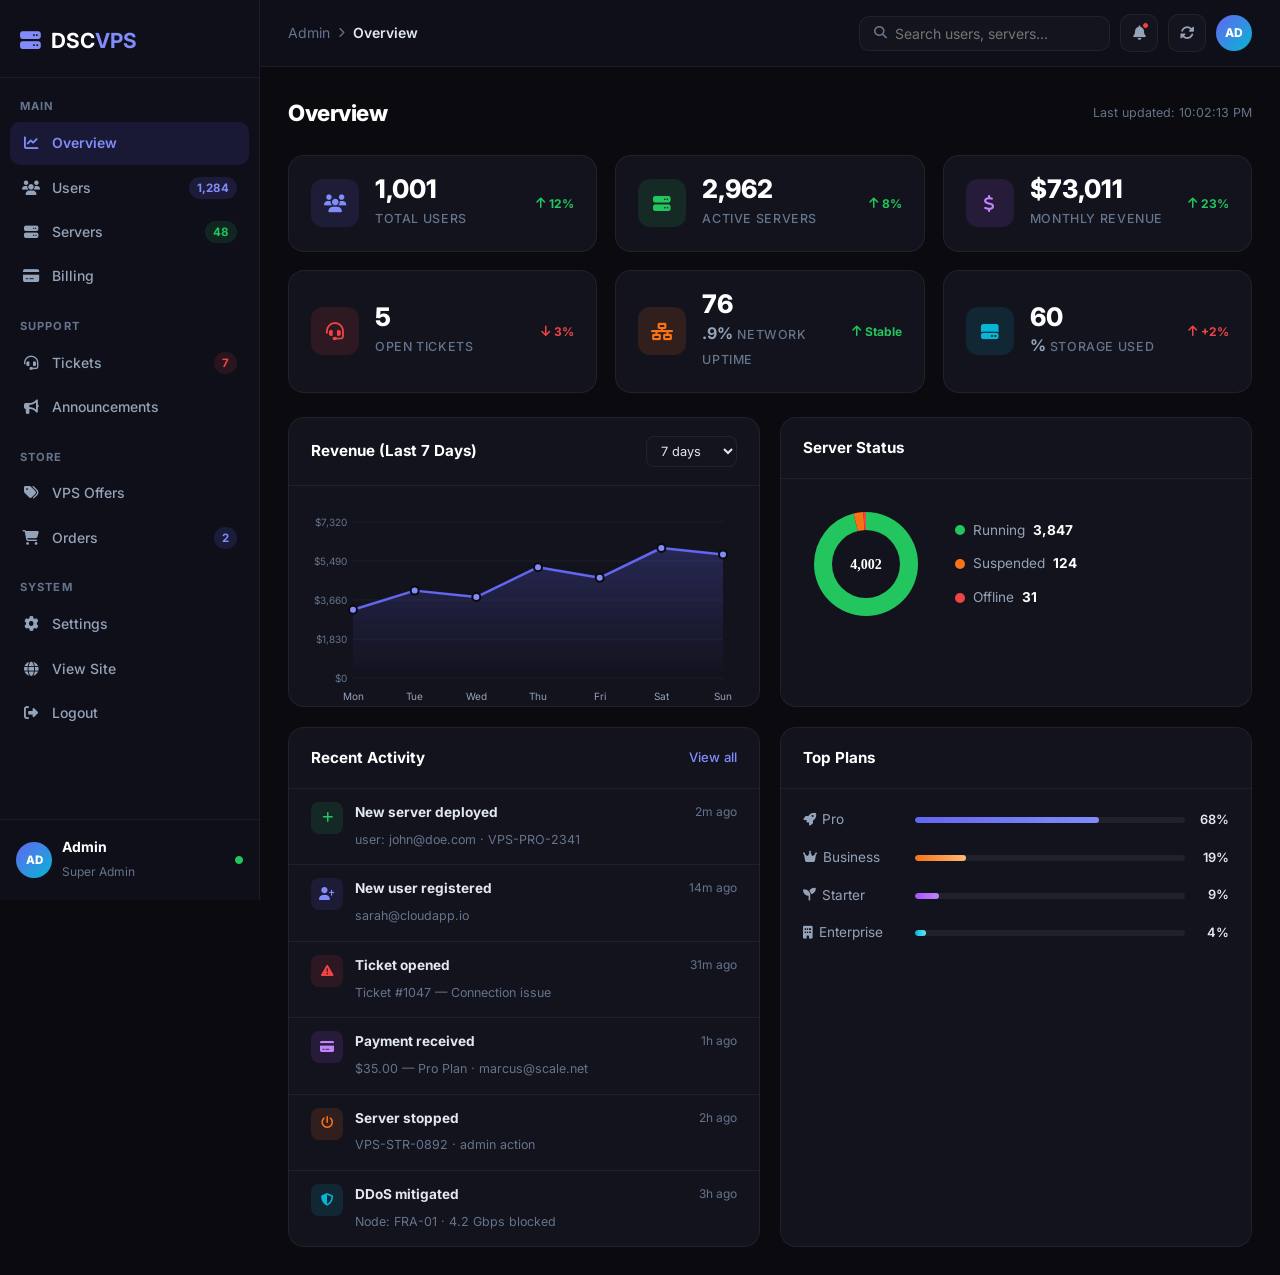
==== commit 92d65c09: "Add files via upload" ====
--- a/admin.html
+++ b/admin.html
@@ -45,6 +45,17 @@
       </a>
       <a href="#" class="nav-item" data-section="announcements">
         <i class="fas fa-bullhorn"></i><span>Announcements</span>
+      </a>
+    </nav>
+
+    <div class="sidebar-section-label">Store</div>
+    <nav class="sidebar-nav">
+      <a href="#" class="nav-item" data-section="offers">
+        <i class="fas fa-tags"></i><span>VPS Offers</span>
+      </a>
+      <a href="#" class="nav-item" data-section="orders">
+        <i class="fas fa-shopping-cart"></i><span>Orders</span>
+        <span class="nav-badge orange" id="pendingOrdersBadge">0</span>
       </a>
     </nav>
 
@@ -467,58 +478,344 @@
         <div class="announcements-list" id="announcementsList"></div>
       </section>
 
-      <!-- ===== SETTINGS ===== -->
+      <!-- ===== VPS OFFERS ===== -->
+      <section class="section" id="section-offers">
+        <div class="section-title">
+          <h2>VPS Offers & Pricing</h2>
+          <button class="btn btn-primary btn-sm" id="addPlanBtn"><i class="fas fa-plus"></i> Add Plan</button>
+        </div>
+        <div class="offers-notice">
+          <i class="fas fa-info-circle"></i>
+          Changes saved here update the pricing displayed on the public website instantly.
+        </div>
+
+        <!-- PLAN EDITOR FORM -->
+        <div class="card" id="planEditorForm" style="display:none; margin-bottom:24px;">
+          <div class="card-header">
+            <h3 id="planEditorTitle">New Plan</h3>
+            <button class="modal-close" id="closePlanEditor"><i class="fas fa-times"></i></button>
+          </div>
+          <div class="plan-editor-body">
+            <input type="hidden" id="editPlanId" />
+            <div class="plan-editor-grid">
+              <div class="form-group">
+                <label>Plan Name</label>
+                <input type="text" class="admin-input" id="editPlanName" placeholder="e.g. Pro" />
+              </div>
+              <div class="form-group">
+                <label>Icon (FA class)</label>
+                <input type="text" class="admin-input" id="editPlanIcon" placeholder="e.g. fa-rocket" />
+              </div>
+              <div class="form-group">
+                <label>Description</label>
+                <input type="text" class="admin-input" id="editPlanDesc" placeholder="Short description" />
+              </div>
+              <div class="form-group">
+                <label>Monthly Price ($)</label>
+                <input type="number" class="admin-input" id="editPlanMonthly" placeholder="0" min="0" />
+              </div>
+              <div class="form-group">
+                <label>Annual Price ($)</label>
+                <input type="number" class="admin-input" id="editPlanAnnual" placeholder="0" min="0" />
+              </div>
+              <div class="form-group">
+                <label>Badge</label>
+                <select class="admin-select" id="editPlanBadge">
+                  <option value="">None</option>
+                  <option value="popular">Most Popular</option>
+                  <option value="enterprise">Enterprise</option>
+                </select>
+              </div>
+              <div class="form-group">
+                <label>vCPU Cores</label>
+                <input type="text" class="admin-input" id="editPlanCpu" placeholder="e.g. 4" />
+              </div>
+              <div class="form-group">
+                <label>RAM</label>
+                <input type="text" class="admin-input" id="editPlanRam" placeholder="e.g. 8 GB" />
+              </div>
+              <div class="form-group">
+                <label>Storage</label>
+                <input type="text" class="admin-input" id="editPlanStorage" placeholder="e.g. 160 GB NVMe SSD" />
+              </div>
+              <div class="form-group">
+                <label>Bandwidth</label>
+                <input type="text" class="admin-input" id="editPlanBandwidth" placeholder="e.g. 4 TB" />
+              </div>
+              <div class="form-group">
+                <label>IPv4 Addresses</label>
+                <input type="text" class="admin-input" id="editPlanIpv4" placeholder="e.g. 2" />
+              </div>
+              <div class="form-group">
+                <label>Status</label>
+                <select class="admin-select" id="editPlanStatus">
+                  <option value="active">Active</option>
+                  <option value="hidden">Hidden</option>
+                </select>
+              </div>
+            </div>
+            <div class="form-group" style="padding:0 22px;">
+              <label>Features (one per line — prefix with + for included, - for excluded)</label>
+              <textarea class="admin-textarea" id="editPlanFeatures" rows="6" placeholder="+ DDoS Protection&#10;+ Daily Backups&#10;- Priority Support"></textarea>
+            </div>
+            <div class="form-actions">
+              <button class="btn btn-primary btn-sm" id="savePlanBtn"><i class="fas fa-save"></i> Save & Publish</button>
+              <button class="btn btn-outline btn-sm" id="cancelPlanBtn">Cancel</button>
+            </div>
+          </div>
+        </div>
+
+        <!-- PLANS LIST -->
+        <div class="plans-admin-grid" id="plansAdminGrid"></div>
+      </section>
+
+      <!-- ===== ORDERS ===== -->
+      <section class="section" id="section-orders">
+        <div class="section-title">
+          <h2>Orders</h2>
+          <div class="title-filters">
+            <button class="filter-btn active" data-ofilter="all">All</button>
+            <button class="filter-btn" data-ofilter="pending">Pending</button>
+            <button class="filter-btn" data-ofilter="active">Active</button>
+            <button class="filter-btn" data-ofilter="cancelled">Cancelled</button>
+          </div>
+        </div>
+        <div class="orders-stats">
+          <div class="mini-stat"><i class="fas fa-circle blue"></i> Total <b id="ordTotal">0</b></div>
+          <div class="mini-stat"><i class="fas fa-circle orange"></i> Pending <b id="ordPending">0</b></div>
+          <div class="mini-stat"><i class="fas fa-circle green"></i> Active <b id="ordActive">0</b></div>
+          <div class="mini-stat"><i class="fas fa-circle red"></i> Cancelled <b id="ordCancelled">0</b></div>
+        </div>
+        <div class="card">
+          <div class="table-toolbar">
+            <div class="search-box sm">
+              <i class="fas fa-search"></i>
+              <input type="text" placeholder="Search orders..." id="orderSearch" />
+            </div>
+            <div class="toolbar-filters">
+              <select class="mini-select" id="orderPlanFilter">
+                <option value="">All Plans</option>
+                <option value="Starter">Starter</option>
+                <option value="Pro">Pro</option>
+                <option value="Business">Business</option>
+                <option value="Enterprise">Enterprise</option>
+              </select>
+              <button class="btn btn-outline btn-sm" id="exportOrdersBtn"><i class="fas fa-download"></i> Export CSV</button>
+            </div>
+          </div>
+          <div class="table-wrap">
+            <table class="data-table">
+              <thead>
+                <tr>
+                  <th>Order ID</th>
+                  <th>Customer</th>
+                  <th>Plan</th>
+                  <th>Amount</th>
+                  <th>Billing</th>
+                  <th>Date</th>
+                  <th>Status</th>
+                  <th>Actions</th>
+                </tr>
+              </thead>
+              <tbody id="ordersTableBody"></tbody>
+            </table>
+          </div>
+          <div class="table-footer">
+            <span id="orderCount">Showing 0 orders</span>
+            <div class="pagination" id="orderPagination"></div>
+          </div>
+        </div>
+      </section>
+
+
       <section class="section" id="section-settings">
         <div class="section-title"><h2>Settings</h2></div>
-        <div class="settings-grid">
-
-          <div class="card settings-card">
-            <div class="card-header"><h3><i class="fas fa-globe"></i> Site Configuration</h3></div>
-            <div class="form-group"><label>Site Name</label><input type="text" class="admin-input" value="DSCVPS" /></div>
-            <div class="form-group"><label>Tagline</label><input type="text" class="admin-input" value="High Performance VPS Hosting" /></div>
-            <div class="form-group"><label>Support Email</label><input type="email" class="admin-input" value="support@dscvps.com" /></div>
-            <div class="form-group"><label>Maintenance Mode</label>
-              <label class="toggle-sm"><input type="checkbox" /><span class="slider-sm"></span></label>
-            </div>
-            <button class="btn btn-primary btn-sm">Save Changes</button>
-          </div>
-
-          <div class="card settings-card">
-            <div class="card-header"><h3><i class="fas fa-envelope"></i> SMTP / Email</h3></div>
-            <div class="form-group"><label>SMTP Host</label><input type="text" class="admin-input" placeholder="smtp.example.com" /></div>
-            <div class="form-group"><label>SMTP Port</label><input type="number" class="admin-input" value="587" /></div>
-            <div class="form-group"><label>Username</label><input type="text" class="admin-input" placeholder="no-reply@dscvps.com" /></div>
-            <div class="form-group"><label>Password</label><input type="password" class="admin-input" placeholder="••••••••" /></div>
-            <button class="btn btn-primary btn-sm">Save & Test</button>
-          </div>
-
-          <div class="card settings-card">
-            <div class="card-header"><h3><i class="fas fa-key"></i> API Keys</h3></div>
-            <div class="form-group"><label>Public API Key</label>
-              <div class="api-key-wrap">
-                <input type="text" class="admin-input" value="pk_live_dscvps_a1b2c3d4e5f6" readonly id="pubKey" />
-                <button class="copy-btn" onclick="copyKey('pubKey')"><i class="fas fa-copy"></i></button>
-              </div>
-            </div>
-            <div class="form-group"><label>Secret API Key</label>
-              <div class="api-key-wrap">
-                <input type="password" class="admin-input" value="sk_live_dscvps_x9y8z7w6v5u4" readonly id="secKey" />
-                <button class="copy-btn" onclick="copyKey('secKey')"><i class="fas fa-copy"></i></button>
-              </div>
-            </div>
-            <button class="btn btn-outline btn-sm"><i class="fas fa-sync-alt"></i> Regenerate Keys</button>
-          </div>
-
-          <div class="card settings-card">
-            <div class="card-header"><h3><i class="fas fa-shield-alt"></i> Security</h3></div>
-            <div class="form-group setting-row"><span>Two-Factor Auth (Admin)</span><label class="toggle-sm"><input type="checkbox" checked /><span class="slider-sm"></span></label></div>
-            <div class="form-group setting-row"><span>Force HTTPS</span><label class="toggle-sm"><input type="checkbox" checked /><span class="slider-sm"></span></label></div>
-            <div class="form-group setting-row"><span>IP Whitelist</span><label class="toggle-sm"><input type="checkbox" /><span class="slider-sm"></span></label></div>
-            <div class="form-group setting-row"><span>Login Alerts</span><label class="toggle-sm"><input type="checkbox" checked /><span class="slider-sm"></span></label></div>
-            <div class="form-group setting-row"><span>DDoS Auto-Mitigation</span><label class="toggle-sm"><input type="checkbox" checked /><span class="slider-sm"></span></label></div>
-          </div>
-
-        </div>
+
+        <!-- SETTINGS TABS -->
+        <div class="settings-tabs">
+          <button class="stab active" data-stab="general"><i class="fas fa-globe"></i> General</button>
+          <button class="stab" data-stab="plans"><i class="fas fa-tags"></i> VPS Plans & Pricing</button>
+          <button class="stab" data-stab="smtp"><i class="fas fa-envelope"></i> SMTP</button>
+          <button class="stab" data-stab="api"><i class="fas fa-key"></i> API Keys</button>
+          <button class="stab" data-stab="security"><i class="fas fa-shield-alt"></i> Security</button>
+        </div>
+
+        <!-- GENERAL -->
+        <div class="stab-panel active" id="stab-general">
+          <div class="settings-grid">
+            <div class="card settings-card">
+              <div class="card-header"><h3><i class="fas fa-globe"></i> Site Configuration</h3></div>
+              <div class="form-group"><label>Site Name</label><input type="text" class="admin-input" id="cfg-sitename" value="DSCVPS" /></div>
+              <div class="form-group"><label>Tagline</label><input type="text" class="admin-input" id="cfg-tagline" value="High Performance VPS Hosting" /></div>
+              <div class="form-group"><label>Support Email</label><input type="email" class="admin-input" id="cfg-email" value="support@dscvps.com" /></div>
+              <div class="form-group"><label>Support Phone</label><input type="text" class="admin-input" id="cfg-phone" value="+1 (800) 123-4567" /></div>
+              <div class="form-group setting-row"><span>Maintenance Mode</span><label class="toggle-sm"><input type="checkbox" id="cfg-maintenance" /><span class="slider-sm"></span></label></div>
+              <div class="form-group setting-row"><span>User Registration</span><label class="toggle-sm"><input type="checkbox" checked id="cfg-registration" /><span class="slider-sm"></span></label></div>
+              <button class="btn btn-primary btn-sm" id="saveGeneralBtn"><i class="fas fa-save"></i> Save Changes</button>
+            </div>
+          </div>
+        </div>
+
+        <!-- VPS PLANS & PRICING -->
+        <div class="stab-panel" id="stab-plans">
+          <div class="section-title" style="margin-bottom:16px">
+            <span style="color:var(--text-muted);font-size:0.875rem"><i class="fas fa-info-circle" style="color:var(--primary-light);margin-right:6px"></i>Changes here update the public pricing page instantly.</span>
+            <button class="btn btn-primary btn-sm" id="addPlanBtn"><i class="fas fa-plus"></i> Add New Plan</button>
+          </div>
+
+          <!-- PLAN EDITOR -->
+          <div class="card" id="planEditorForm" style="display:none;margin-bottom:24px;">
+            <div class="card-header">
+              <h3 id="planEditorTitle"><i class="fas fa-edit"></i> New Plan</h3>
+              <button class="modal-close" id="closePlanEditor"><i class="fas fa-times"></i></button>
+            </div>
+            <div class="plan-editor-body">
+              <input type="hidden" id="editPlanId" />
+              <div class="plan-editor-grid">
+                <div class="form-group">
+                  <label>Plan Name <span style="color:var(--red)">*</span></label>
+                  <input type="text" class="admin-input" id="editPlanName" placeholder="e.g. Pro" />
+                </div>
+                <div class="form-group">
+                  <label>Icon <span style="color:var(--text-dim);font-weight:400;font-size:0.75rem">(Font Awesome)</span></label>
+                  <input type="text" class="admin-input" id="editPlanIcon" placeholder="fa-rocket" />
+                </div>
+                <div class="form-group">
+                  <label>Description</label>
+                  <input type="text" class="admin-input" id="editPlanDesc" placeholder="Short description" />
+                </div>
+                <div class="form-group">
+                  <label>Monthly Price ($) <span style="color:var(--text-dim);font-weight:400;font-size:0.75rem">0 = Custom</span></label>
+                  <input type="number" class="admin-input" id="editPlanMonthly" placeholder="0" min="0" />
+                </div>
+                <div class="form-group">
+                  <label>Annual Price ($)</label>
+                  <input type="number" class="admin-input" id="editPlanAnnual" placeholder="0" min="0" />
+                </div>
+                <div class="form-group">
+                  <label>Badge</label>
+                  <select class="admin-select" id="editPlanBadge">
+                    <option value="">None</option>
+                    <option value="popular">Most Popular</option>
+                    <option value="enterprise">Enterprise</option>
+                  </select>
+                </div>
+                <div class="form-group">
+                  <label>vCPU Cores</label>
+                  <input type="text" class="admin-input" id="editPlanCpu" placeholder="e.g. 4" />
+                </div>
+                <div class="form-group">
+                  <label>RAM</label>
+                  <input type="text" class="admin-input" id="editPlanRam" placeholder="e.g. 8 GB" />
+                </div>
+                <div class="form-group">
+                  <label>Storage</label>
+                  <input type="text" class="admin-input" id="editPlanStorage" placeholder="e.g. 160 GB NVMe SSD" />
+                </div>
+                <div class="form-group">
+                  <label>Bandwidth</label>
+                  <input type="text" class="admin-input" id="editPlanBandwidth" placeholder="e.g. 4 TB" />
+                </div>
+                <div class="form-group">
+                  <label>IPv4 Addresses</label>
+                  <input type="text" class="admin-input" id="editPlanIpv4" placeholder="e.g. 2" />
+                </div>
+                <div class="form-group">
+                  <label>Visibility</label>
+                  <select class="admin-select" id="editPlanStatus">
+                    <option value="active">Active (visible)</option>
+                    <option value="hidden">Hidden</option>
+                  </select>
+                </div>
+              </div>
+              <div class="form-group" style="padding:0 22px 0;">
+                <label>Features <span style="color:var(--text-dim);font-weight:400;font-size:0.75rem">— one per line, prefix + included / - excluded</span></label>
+                <textarea class="admin-textarea" id="editPlanFeatures" rows="7" placeholder="+ DDoS Protection&#10;+ Daily Backups&#10;+ Priority Support&#10;- Dedicated IP"></textarea>
+              </div>
+              <div class="form-actions">
+                <button class="btn btn-primary btn-sm" id="savePlanBtn"><i class="fas fa-save"></i> Save & Publish to Site</button>
+                <button class="btn btn-outline btn-sm" id="cancelPlanBtn"><i class="fas fa-times"></i> Cancel</button>
+              </div>
+            </div>
+          </div>
+
+          <!-- PLANS TABLE -->
+          <div class="card">
+            <div class="card-header"><h3>Current Plans</h3><span style="font-size:0.8rem;color:var(--text-dim)" id="planCountLabel"></span></div>
+            <div class="table-wrap">
+              <table class="data-table">
+                <thead>
+                  <tr>
+                    <th>Plan</th>
+                    <th>Monthly</th>
+                    <th>Annual</th>
+                    <th>CPU</th>
+                    <th>RAM</th>
+                    <th>Storage</th>
+                    <th>Bandwidth</th>
+                    <th>Badge</th>
+                    <th>Status</th>
+                    <th>Actions</th>
+                  </tr>
+                </thead>
+                <tbody id="plansTableBody"></tbody>
+              </table>
+            </div>
+          </div>
+        </div>
+
+        <!-- SMTP -->
+        <div class="stab-panel" id="stab-smtp">
+          <div class="settings-grid">
+            <div class="card settings-card">
+              <div class="card-header"><h3><i class="fas fa-envelope"></i> SMTP / Email</h3></div>
+              <div class="form-group"><label>SMTP Host</label><input type="text" class="admin-input" placeholder="smtp.example.com" /></div>
+              <div class="form-group"><label>SMTP Port</label><input type="number" class="admin-input" value="587" /></div>
+              <div class="form-group"><label>Username</label><input type="text" class="admin-input" placeholder="no-reply@dscvps.com" /></div>
+              <div class="form-group"><label>Password</label><input type="password" class="admin-input" placeholder="••••••••" /></div>
+              <div class="form-group setting-row"><span>Use TLS</span><label class="toggle-sm"><input type="checkbox" checked /><span class="slider-sm"></span></label></div>
+              <button class="btn btn-primary btn-sm" onclick="toast('SMTP settings saved','success')"><i class="fas fa-save"></i> Save & Test</button>
+            </div>
+          </div>
+        </div>
+
+        <!-- API KEYS -->
+        <div class="stab-panel" id="stab-api">
+          <div class="settings-grid">
+            <div class="card settings-card">
+              <div class="card-header"><h3><i class="fas fa-key"></i> API Keys</h3></div>
+              <div class="form-group"><label>Public API Key</label>
+                <div class="api-key-wrap">
+                  <input type="text" class="admin-input" value="pk_live_dscvps_a1b2c3d4e5f6" readonly id="pubKey" />
+                  <button class="copy-btn" onclick="copyKey('pubKey')"><i class="fas fa-copy"></i></button>
+                </div>
+              </div>
+              <div class="form-group"><label>Secret API Key</label>
+                <div class="api-key-wrap">
+                  <input type="password" class="admin-input" value="sk_live_dscvps_x9y8z7w6v5u4" readonly id="secKey" />
+                  <button class="copy-btn" onclick="copyKey('secKey')"><i class="fas fa-copy"></i></button>
+                </div>
+              </div>
+              <button class="btn btn-outline btn-sm" onclick="toast('API keys regenerated','success')"><i class="fas fa-sync-alt"></i> Regenerate Keys</button>
+            </div>
+          </div>
+        </div>
+
+        <!-- SECURITY -->
+        <div class="stab-panel" id="stab-security">
+          <div class="settings-grid">
+            <div class="card settings-card">
+              <div class="card-header"><h3><i class="fas fa-shield-alt"></i> Security</h3></div>
+              <div class="form-group setting-row"><span>Two-Factor Auth (Admin)</span><label class="toggle-sm"><input type="checkbox" checked /><span class="slider-sm"></span></label></div>
+              <div class="form-group setting-row"><span>Force HTTPS</span><label class="toggle-sm"><input type="checkbox" checked /><span class="slider-sm"></span></label></div>
+              <div class="form-group setting-row"><span>IP Whitelist</span><label class="toggle-sm"><input type="checkbox" /><span class="slider-sm"></span></label></div>
+              <div class="form-group setting-row"><span>Login Alerts</span><label class="toggle-sm"><input type="checkbox" checked /><span class="slider-sm"></span></label></div>
+              <div class="form-group setting-row"><span>DDoS Auto-Mitigation</span><label class="toggle-sm"><input type="checkbox" checked /><span class="slider-sm"></span></label></div>
+              <button class="btn btn-primary btn-sm" style="margin:16px 22px 22px" onclick="toast('Security settings saved','success')"><i class="fas fa-save"></i> Save</button>
+            </div>
+          </div>
+        </div>
+
       </section>
 
     </div>
--- a/admin.css
+++ b/admin.css
@@ -803,6 +803,125 @@
   to   { opacity: 1; transform: translateX(0); }
 }
 
+/* ===== SETTINGS TABS ===== */
+.settings-tabs {
+  display: flex;
+  gap: 6px;
+  flex-wrap: wrap;
+  margin-bottom: 24px;
+  border-bottom: 1px solid var(--border2);
+  padding-bottom: 0;
+}
+
+.stab {
+  display: flex;
+  align-items: center;
+  gap: 8px;
+  padding: 10px 18px;
+  background: none;
+  border: none;
+  border-bottom: 2px solid transparent;
+  color: var(--text-dim);
+  font-size: 0.875rem;
+  font-weight: 600;
+  font-family: 'Inter', sans-serif;
+  cursor: pointer;
+  transition: all 0.2s;
+  margin-bottom: -1px;
+}
+.stab:hover { color: var(--text); }
+.stab.active {
+  color: var(--primary-light);
+  border-bottom-color: var(--primary);
+}
+.stab i { font-size: 0.85rem; }
+
+.stab-panel { display: none; }
+.stab-panel.active { display: block; animation: fadeIn 0.25s ease; }
+
+/* ===== PLANS TABLE IN SETTINGS ===== */
+#plansTableBody tr:hover td { background: rgba(255,255,255,0.02); }
+
+/* ===== OFFERS / PRICING ===== */
+.offers-notice {
+  display: flex; align-items: center; gap: 10px;
+  background: rgba(99,102,241,0.08);
+  border: 1px solid rgba(99,102,241,0.2);
+  border-radius: 10px;
+  padding: 12px 18px;
+  font-size: 0.85rem;
+  color: var(--primary-light);
+  margin-bottom: 20px;
+}
+.offers-notice i { flex-shrink: 0; }
+
+.plan-editor-body { padding: 20px 22px 0; }
+.plan-editor-grid {
+  display: grid;
+  grid-template-columns: repeat(3, 1fr);
+  gap: 16px;
+  margin-bottom: 16px;
+}
+
+.plans-admin-grid {
+  display: grid;
+  grid-template-columns: repeat(4, 1fr);
+  gap: 20px;
+}
+
+.plan-admin-card {
+  background: var(--card);
+  border: 1px solid var(--border2);
+  border-radius: var(--radius);
+  overflow: hidden;
+  transition: all 0.25s;
+}
+.plan-admin-card:hover { border-color: var(--border); transform: translateY(-3px); box-shadow: var(--shadow); }
+.plan-admin-card.popular { border-color: var(--primary); }
+.plan-admin-card.hidden-plan { opacity: 0.5; }
+
+.pac-header {
+  padding: 18px 18px 14px;
+  border-bottom: 1px solid var(--border2);
+  display: flex; align-items: center; justify-content: space-between;
+}
+.pac-header-left { display: flex; align-items: center; gap: 10px; }
+.pac-icon {
+  width: 38px; height: 38px; border-radius: 10px;
+  background: rgba(99,102,241,0.1); color: var(--primary-light);
+  display: flex; align-items: center; justify-content: center;
+  font-size: 1rem;
+}
+.pac-header h4 { font-size: 0.95rem; font-weight: 700; color: #fff; margin-bottom: 2px; }
+.pac-header p  { font-size: 0.75rem; color: var(--text-dim); }
+
+.pac-price {
+  padding: 14px 18px;
+  border-bottom: 1px solid var(--border2);
+}
+.pac-price .amount { font-size: 1.8rem; font-weight: 800; color: #fff; }
+.pac-price .currency { font-size: 0.9rem; color: var(--text-muted); margin-right: 2px; }
+.pac-price .period  { font-size: 0.82rem; color: var(--text-dim); }
+.pac-price .annual-note { font-size: 0.75rem; color: var(--text-dim); margin-top: 2px; }
+
+.pac-features {
+  padding: 12px 18px;
+  display: flex; flex-direction: column; gap: 7px;
+  border-bottom: 1px solid var(--border2);
+}
+.pac-features li { font-size: 0.8rem; color: var(--text-muted); display: flex; align-items: center; gap: 7px; }
+.pac-features li i.fa-check { color: var(--green); font-size: 0.7rem; }
+.pac-features li i.fa-times  { color: var(--text-dim); font-size: 0.7rem; }
+.pac-features li.excl { color: var(--text-dim); }
+
+.pac-actions {
+  padding: 12px 18px;
+  display: flex; gap: 8px;
+}
+
+/* ===== ORDERS ===== */
+.orders-stats { display: flex; gap: 14px; margin-bottom: 20px; flex-wrap: wrap; }
+
 /* ===== RESPONSIVE ===== */
 @media (max-width: 1200px) {
   .stats-grid { grid-template-columns: repeat(2, 1fr); }
